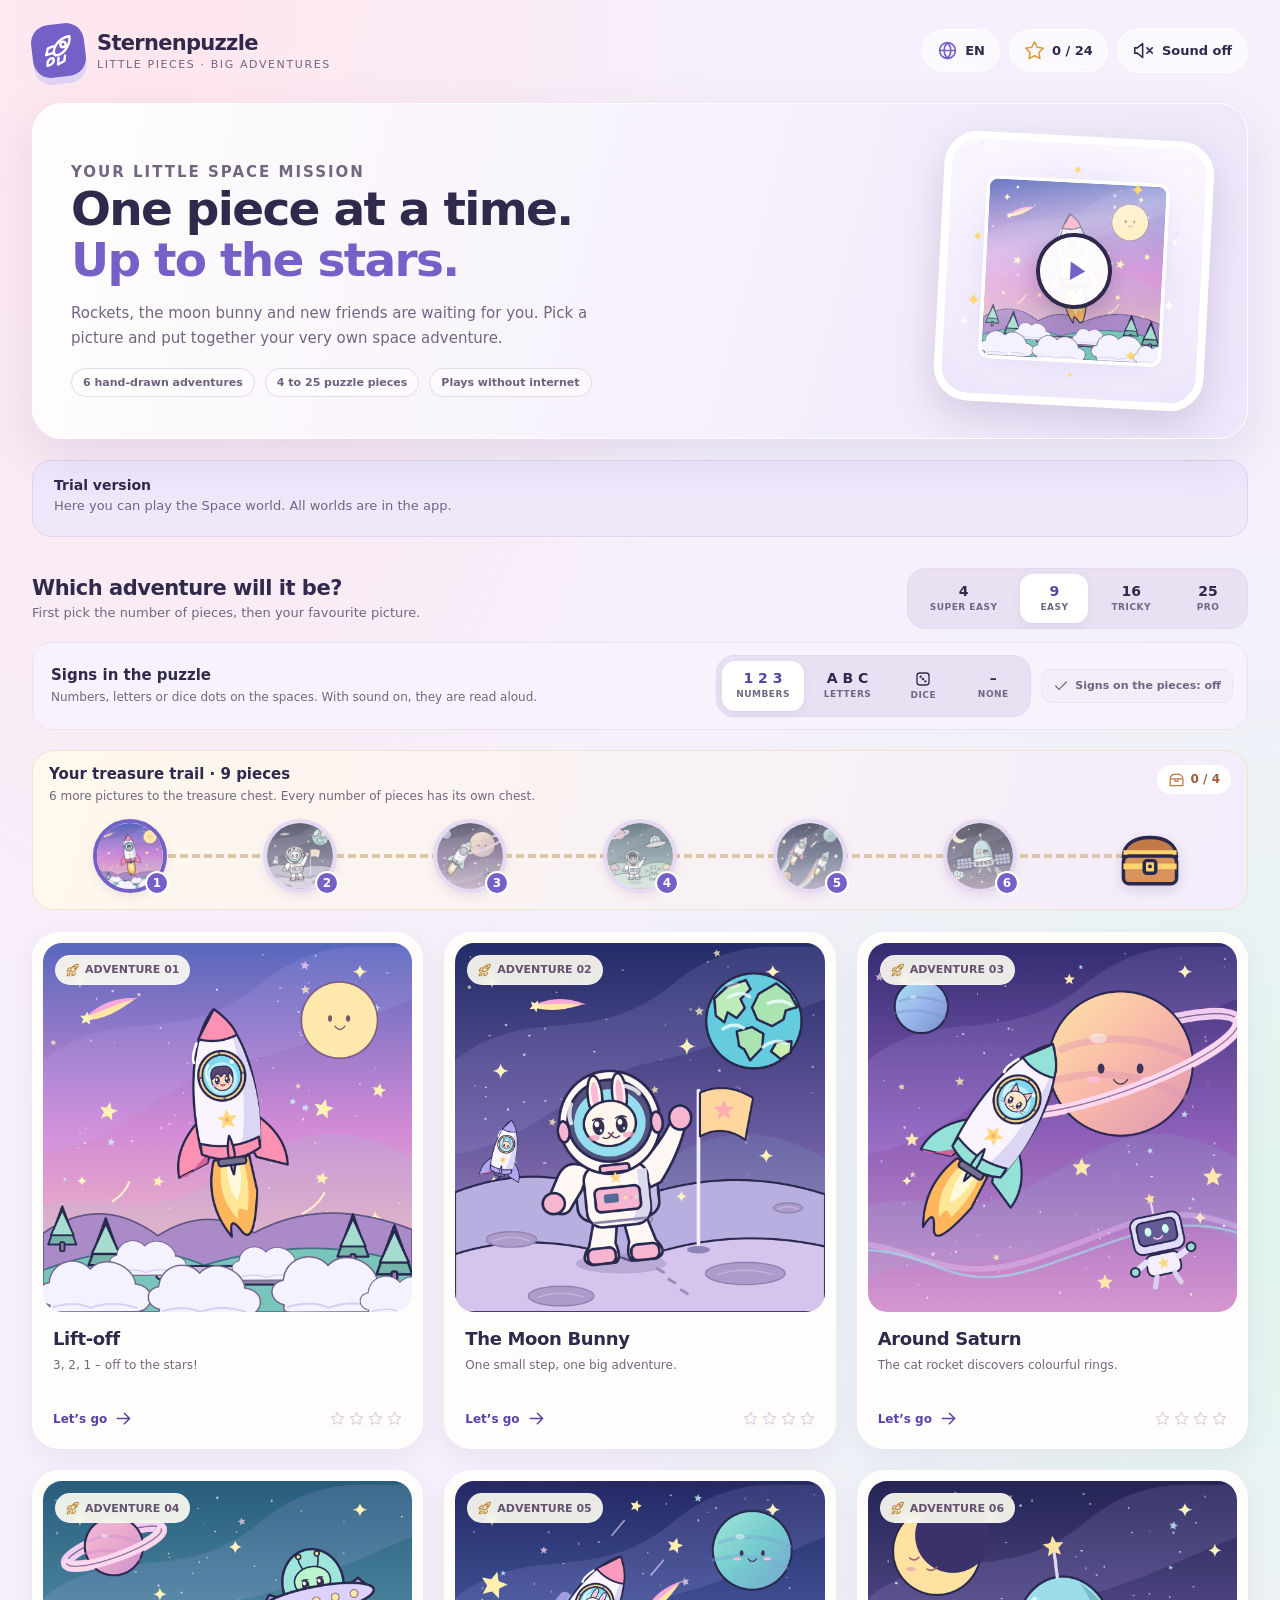
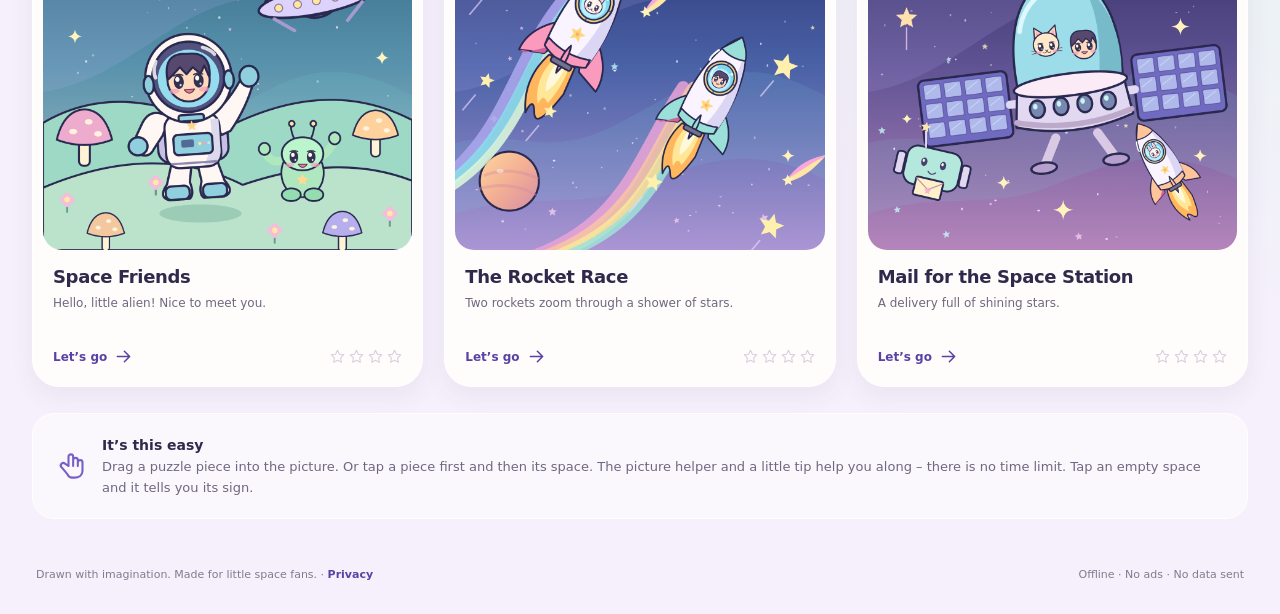
==== index.html @ 24caf9f5 "Probierversion des Sternenpuzzles (Welt Weltraum) und Datenschutz Co-Authored-By: Claude Opus 5.5 (1" ====
<!doctype html>
<html lang="de" data-demo>
<head>
<meta charset="utf-8">
<meta name="viewport" content="width=device-width, initial-scale=1, viewport-fit=cover">
<meta name="theme-color" content="#7560c8">
<meta name="description" content="Liebevoll gezeichnete Puzzles für Kinder: Weltraum, Dinos, Rettungs-Hunde, Eiszauber, Piraten und Superhelden. Zahlen und Buchstaben lernen, Schatzrouten entdecken, offline spielen, mit echten Puzzleteilen, Touch-Bedienung und vier Schwierigkeitsstufen.">
<meta name="mobile-web-app-capable" content="yes">
<meta name="apple-mobile-web-app-capable" content="yes">
<meta name="apple-mobile-web-app-title" content="Sternenpuzzle">
<meta name="apple-mobile-web-app-status-bar-style" content="default">
<meta name="format-detection" content="telephone=no">
<link rel="manifest" href="manifest.webmanifest">
<link rel="apple-touch-icon" href="icons/apple-touch-icon.png">
<link rel="icon" type="image/png" sizes="32x32" href="icons/favicon-32.png">
<title>Sternenpuzzle · Kleine Teile, große Abenteuer</title>
<!-- Gestaltung: eigenständige kinderfreundliche Chibi-/Kawaii-Weltraumillustrationen; pastelliges Lila, Mint und Rosa; alle sechs PNG-Motive eingebettet. Keine externen Ressourcen, keine Tracking-Aufrufe. -->
<link rel="stylesheet" href="style.css">
</head>
<body>
<svg class="sprite" xmlns="http://www.w3.org/2000/svg" aria-hidden="true"><defs>
<symbol id="i-rocket" viewBox="0 0 24 24"><path d="M9 15c-2-2-1-8 7-12 1.5-.8 4-1 5-1 0 1-.2 3.5-1 5-4 8-10 9-12 7Z"/><circle cx="15.5" cy="7.5" r="2"/><path d="m8 8-4 1-2 5 5-1m9 3-1 4-5 2 1-5M7 17c-3-1-5 2-5 5 3 0 6-2 5-5Z"/></symbol>
<symbol id="i-star" viewBox="0 0 24 24"><path d="m12 2 3.1 6.3L22 9.4l-5 4.9 1.2 6.9L12 18l-6.2 3.2L7 14.3 2 9.4l6.9-1.1Z"/></symbol>
<symbol id="i-arrow" viewBox="0 0 24 24"><path d="M5 12h14m-6-6 6 6-6 6"/></symbol>
<symbol id="i-back" viewBox="0 0 24 24"><path d="M19 12H5m6-6-6 6 6 6"/></symbol>
<symbol id="i-image" viewBox="0 0 24 24"><rect x="3" y="3" width="18" height="18" rx="4"/><circle cx="8" cy="8" r="1.5"/><path d="m3 17 6-6 4 4 3-3 5 5"/></symbol>
<symbol id="i-shuffle" viewBox="0 0 24 24"><path d="M3 6h3c5 0 7 12 12 12h3m-4-4 4 4-4 4M3 18h3c5 0 7-12 12-12h3m-4-4 4 4-4 4"/></symbol>
<symbol id="i-reset" viewBox="0 0 24 24"><path d="M4 8a9 9 0 1 1-1 7M4 3v6h6"/></symbol>
<symbol id="i-sound" viewBox="0 0 24 24"><path d="m11 4-6 5H2v6h3l6 5Z M15 8a6 6 0 0 1 0 8m3-11a10 10 0 0 1 0 14"/></symbol>
<symbol id="i-mute" viewBox="0 0 24 24"><path d="m11 4-6 5H2v6h3l6 5Z M16 9l6 6m0-6-6 6"/></symbol>
<symbol id="i-wand" viewBox="0 0 24 24"><path d="m4 20 12-12 4 4L8 24M14 2v4m-2-2h4M5 6v4M3 8h4M20 1v4m-2-2h4" transform="translate(0 -2)"/></symbol>
<symbol id="i-close" viewBox="0 0 24 24"><path d="m6 6 12 12M6 18 18 6"/></symbol><symbol id="i-lock" viewBox="0 0 24 24"><rect x="5" y="11" width="14" height="10" rx="2.5"/><path d="M8 11V8a4 4 0 0 1 8 0v3"/></symbol>
<symbol id="i-check" viewBox="0 0 24 24"><path d="m4 12 5 5L20 6"/></symbol>
<symbol id="i-hand" viewBox="0 0 24 24"><path d="M9 12V4a2 2 0 0 1 4 0v8-5a2 2 0 0 1 4 0v5-3a2 2 0 0 1 4 0v7c0 4-3 6-7 6h-2c-2 0-3-1-4-3l-5-6a2 2 0 0 1 3-3l3 2Z"/></symbol>
<symbol id="i-dino" viewBox="0 0 24 24"><path d="M2 16c2 0 3-4 7-4h5c1-3 1-6 3-7 1.2-.6 3 0 3 1.5 0 1-1 1.5-2 1.5-1 2-1 5-1.5 7.5.8 1 1.5 2.2 1.5 3.5H6c-2 0-3-1-4-2Z M7 18v3 M14 18v3"/></symbol>
<symbol id="i-paw" viewBox="0 0 24 24"><circle cx="5.5" cy="10" r="2"/><circle cx="9.5" cy="5.5" r="2"/><circle cx="14.5" cy="5.5" r="2"/><circle cx="18.5" cy="10" r="2"/><path d="M12 11c-3 0-6 4-6 7 0 2 2 3 3.5 2.5S11 20 12 20s1 .3 2.5.5S18 20 18 18c0-3-3-7-6-7Z"/></symbol>
<symbol id="i-dice" viewBox="0 0 24 24"><rect x="3" y="3" width="18" height="18" rx="4"/><circle cx="8.5" cy="8.5" r=".8"/><circle cx="12" cy="12" r=".8"/><circle cx="15.5" cy="15.5" r=".8"/></symbol>
<symbol id="i-snowflake" viewBox="0 0 24 24"><path d="M12 2v20M3.3 7l17.4 10M3.3 17 20.7 7M9 3.5l3 2.5 3-2.5M9 20.5l3-2.5 3 2.5M3.5 10.5l3.5-.8L6 6.3M20.5 13.5l-3.5.8 1 3.4M3.5 13.5l3.5.8-1 3.4M20.5 10.5l-3.5-.8 1-3.4"/></symbol>
<symbol id="i-anchor" viewBox="0 0 24 24"><circle cx="12" cy="5" r="2.2"/><path d="M12 7.2V21M8 11h8M4 13.5C4.5 18 8 21 12 21s7.5-3 8-7.5M2.5 15 4 13l2 1.6M21.5 15 20 13l-2 1.6"/></symbol>
<symbol id="i-bolt" viewBox="0 0 24 24"><path d="M13.5 2 4.5 13.5h6.5L9.5 22l10-12.5h-6.5Z"/></symbol>
<symbol id="i-chest" viewBox="0 0 24 24"><path d="M3 11h18v9.5H3Z M3 11c0-4 3-6.5 9-6.5s9 2.5 9 6.5M10 11v3.5h4V11"/></symbol>
<symbol id="i-globe" viewBox="0 0 24 24"><circle cx="12" cy="12" r="9"/><path d="M3 12h18M12 3c2.5 2.5 3.8 5.5 3.8 9s-1.3 6.5-3.8 9c-2.5-2.5-3.8-5.5-3.8-9S9.5 5.5 12 3Z"/></symbol>
<symbol id="i-play" viewBox="0 0 24 24"><path d="M8 5.5v13l10.5-6.5Z"/></symbol>
</defs></svg>
<noscript><div class="no-js">Zum Spielen wird JavaScript benötigt. Öffne diese HTML-Datei in einem normalen Browser und aktiviere JavaScript. Die App lädt keine Daten aus dem Internet.</div></noscript>
<div class="shell">
<header class="topbar">
<button class="brand" id="homeBtn" type="button" aria-label="Zur Motivauswahl" data-i18n-aria="homeAria"><span class="brand-mark"><svg class="icon" aria-hidden="true"><use href="#i-rocket"/></svg></span><span><span class="brand-name">Sternenpuzzle</span><span class="brand-note" data-i18n="brandNote">Kleine Teile · große Abenteuer</span></span></button>
<div class="top-actions"><label class="lang" title="Sprache" data-i18n-title="language"><svg class="icon" aria-hidden="true"><use href="#i-globe"/></svg><span id="langCode" aria-hidden="true">DE</span><select id="langSelect" aria-label="Sprache" data-i18n-aria="language"></select></label><span class="pill" title="Für jedes fertige Motiv pro Schwierigkeitsstufe gibt es einen Stern" data-i18n-title="starsPillTitle"><svg class="icon" aria-hidden="true"><use href="#i-star"/></svg><span id="starsCount">0 / 24</span><span class="sr-only" data-i18n="starsCollected">gesammelte Sterne</span></span><button class="sound" id="soundBtn" type="button" aria-pressed="false" aria-label="Ton einschalten"><svg class="icon" aria-hidden="true"><use id="soundUse" href="#i-mute"/></svg><span class="sound-label" id="soundLabel">Ton aus</span></button></div>
</header>
<main>
<section id="galleryPage" aria-labelledby="welcomeTitle">
<div class="themes" id="themes" role="group" aria-label="Welt auswählen" data-i18n-aria="themesAria"></div>
<div class="hero"><div><p class="eyebrow" id="heroEyebrow">Deine kleine Weltraummission</p><h1 id="welcomeTitle"><span data-i18n="welcomeLine">Ein Teil nach dem anderen.</span><br><em id="heroHighlight">Bis zu den Sternen.</em></h1><p id="heroText">Raketen, Mondhäschen und neue Freunde warten auf dich. Wähle ein Bild und setze dein eigenes Weltraumabenteuer zusammen.</p><div class="hero-mini"><span class="mini-tag" id="heroCount">36 gezeichnete Abenteuer</span><span class="mini-tag" data-i18n="tagPieces">4 bis 25 Puzzleteile</span><span class="mini-tag" data-i18n="tagOffline">Ohne Internet spielbar</span></div></div><div class="hero-media"><video class="hero-video" id="heroVideo" src="medien/start.mp4" poster="medien/start-poster.jpg" width="720" height="720" muted loop playsinline disablepictureinpicture disableremoteplayback preload="auto" aria-hidden="true" tabindex="-1"></video><button class="hero-play" id="heroPlay" type="button" aria-label="Video abspielen" data-i18n-aria="playVideo" hidden><svg class="icon" aria-hidden="true"><use href="#i-play"/></svg></button></div></div>
<div class="resume" id="resumeBox" hidden><p><strong data-i18n="resumeTitle">Dein Abenteuer wartet auf dich.</strong><span id="resumeText"></span></p><button class="text-btn" id="resumeBtn" type="button"><span data-i18n="resumeBtn">Weiterspielen</span> <svg class="icon" aria-hidden="true"><use href="#i-arrow"/></svg></button></div>
<div class="install-hint demo-note" id="demoNote" hidden><p><strong data-i18n="demoTitle">Probierversion</strong><span data-i18n="demoText">Hier kannst du die Welt Weltraum spielen. Alle Welten gibt es in der App.</span><span class="store-links"><a id="storePlay" hidden data-i18n="storePlay">Bei Google Play</a><a id="storeApple" hidden data-i18n="storeApple">Im App Store</a></span></p></div><div class="install-hint" id="installHint" hidden><p data-i18n-html="installHtml"><strong>Als App auf den Home-Bildschirm</strong>In Safari auf <span class="share-glyph" aria-label="Teilen">⬆︎</span> „Teilen“ tippen und „Zum Home-Bildschirm“ wählen. Danach startet das Puzzle im Vollbild und funktioniert auch ohne Internet.</p><button class="close" id="installHintClose" type="button" aria-label="Hinweis ausblenden" data-i18n-aria="installClose"><svg class="icon" aria-hidden="true"><use href="#i-close"/></svg></button></div>
<div class="section-title"><div><h2 data-i18n="chooseTitle">Welches Abenteuer darf es sein?</h2><p data-i18n="chooseText">Wähle zuerst die Teilezahl, dann dein Lieblingsbild.</p></div><div class="difficulty" role="group" aria-label="Anzahl der Puzzleteile" data-i18n-aria="levelsAria">
<button class="level" data-n="2" type="button" aria-pressed="false">4 <small data-i18n="level2">GANZ LEICHT</small></button><button class="level" data-n="3" type="button" aria-pressed="true">9 <small data-i18n="level3">LEICHT</small></button><button class="level" data-n="4" type="button" aria-pressed="false">16 <small data-i18n="level4">KNOBELN</small></button><button class="level" data-n="5" type="button" aria-pressed="false">25 <small data-i18n="level5">PROFI</small></button>
</div></div>
<div class="learn-row"><div class="learn-copy"><h3 data-i18n="learnTitle">Zeichen im Puzzle</h3><p data-i18n="learnText">Zahlen, Buchstaben oder Würfelpunkte auf den Plätzen. Mit Ton werden sie vorgelesen.</p></div><div class="learn-controls"><div class="difficulty modes" role="group" aria-label="Zeichen auf den Plätzen im Puzzle" data-i18n-aria="modesAria">
<button class="mode" data-mode="zahlen" type="button" aria-pressed="true">1 2 3 <small data-i18n="modeNumbers">ZAHLEN</small></button><button class="mode" data-mode="buchstaben" type="button" aria-pressed="false"><span id="lettersSample">A B C</span> <small data-i18n="modeLetters">BUCHSTABEN</small></button><button class="mode" data-mode="wuerfel" type="button" aria-pressed="false"><svg class="icon" aria-hidden="true"><use href="#i-dice"/></svg><small data-i18n="modeDice">WÜRFEL</small></button><button class="mode" data-mode="aus" type="button" aria-pressed="false">– <small data-i18n="modeOff">OHNE</small></button>
</div><button class="help-toggle" id="pieceLabelsBtn" type="button" aria-pressed="false"><svg class="icon" aria-hidden="true"><use href="#i-check"/></svg><span id="pieceLabelsText">Zeichen auf den Teilen: aus</span></button></div><p class="mode-note" id="modeNote" data-i18n="modeNote" hidden>Würfelpunkte gibt es bis 9 Teile. Bei mehr Teilen stehen Zahlen im Bild.</p></div>
<section class="route" id="route" aria-labelledby="routeTitle"><div class="route-head"><div><h3 id="routeTitle" data-i18n="routeHeading">Deine Schatzroute</h3><p id="routeText"></p></div><span class="route-chests" id="routeChests"></span></div><ol class="route-path" id="routePath"></ol></section>
<div class="gallery" id="gallery"></div>
<div class="howto"><svg class="icon" aria-hidden="true"><use href="#i-hand"/></svg><p data-i18n-html="howtoHtml"><strong>So einfach geht’s</strong>Zieh ein Puzzleteil in das Bild. Oder tippe zuerst auf ein Teil und dann auf seinen Platz. Die Bildhilfe und ein kleiner Tipp helfen dir weiter – ganz ohne Zeitlimit. Tippst du auf einen freien Platz, verrät er dir sein Zeichen.</p></div>
</section>
<section id="gamePage" aria-labelledby="gameTitle" hidden>
<div class="game-heading"><div class="game-title-group"><button class="back" id="backBtn" type="button" aria-label="Zurück zur Motivauswahl" data-i18n-aria="backAria"><svg class="icon" aria-hidden="true"><use href="#i-back"/></svg></button><div><h1 id="gameTitle">Raketenstart</h1><p class="game-subtitle" id="gameSubtitle">9 Teile · Du schaffst das!</p></div></div><div class="game-meta"><div class="meta-item"><strong id="timeStat">0:00</strong><span data-i18n="time">Zeit</span></div><div class="meta-item moves"><strong id="movesStat">0</strong><span data-i18n="moves">Züge</span></div></div></div>
<div class="game-layout">
<div class="board-panel"><div class="panel-top"><h2 data-i18n="boardTitle">Hier entsteht dein Bild</h2><button class="help-toggle" id="helpBtn" type="button" aria-pressed="true"><svg class="icon" aria-hidden="true"><use href="#i-image"/></svg><span id="helpLabel">Bildhilfe an</span></button></div>
<div class="board-wrap" id="board"><img class="reference" id="referenceImg" alt="" aria-hidden="true"><canvas class="board-canvas" id="boardCanvas" width="1200" height="1200" aria-hidden="true"></canvas><div class="slots" id="slots" role="group" aria-label="Plätze für die Puzzleteile" data-i18n-aria="slotsAria"></div></div>
<div class="progress-row"><div class="progress-track" id="progressTrack" role="progressbar" aria-label="Puzzle-Fortschritt" data-i18n-aria="progressAria" aria-valuemin="0" aria-valuemax="9" aria-valuenow="0"><div class="progress-bar" id="progressBar"></div></div><span class="progress-label" id="progressLabel">0 / 9 Teile</span></div>
<div class="board-tools"><button class="tool primary" id="hintBtn" type="button"><svg class="icon" aria-hidden="true"><use href="#i-wand"/></svg><span data-i18n="hint">Kleiner Tipp</span></button><button class="tool" id="previewBtn" type="button"><svg class="icon" aria-hidden="true"><use href="#i-image"/></svg><span data-i18n="preview">Bild anschauen</span></button><button class="tool" id="restartBtn" type="button"><svg class="icon" aria-hidden="true"><use href="#i-reset"/></svg><span data-i18n="restart">Neu starten</span></button></div>
</div>
<div class="tray-panel"><div class="panel-top"><h2 id="trayHeading">Deine Puzzleteile</h2><button class="text-btn" id="shuffleBtn" type="button"><svg class="icon" aria-hidden="true"><use href="#i-shuffle"/></svg><span data-i18n="shuffle">Mischen</span></button></div><p class="tray-intro" data-i18n-html="trayIntroHtml">Teil auswählen, dann den Platz im Bild antippen.<br>Oder einfach hineinziehen.</p><div class="tray" id="tray" role="group" aria-label="Noch freie Puzzleteile" data-i18n-aria="trayAria"></div><div class="status" role="status" aria-live="polite" aria-atomic="true"><svg class="icon" aria-hidden="true"><use href="#i-star"/></svg><span id="statusText">Wähle ein Teil. Dein Abenteuer beginnt!</span></div></div>
</div>
</section>
</main>
<footer class="footer"><span data-i18n-html="footerHtml">Mit Fantasie gezeichnet. Für kleine Weltraumfans gebaut. · <a href="datenschutz.html">Datenschutz</a></span><span id="storageNote" data-i18n="storageNote">Offline · Keine Werbung · Keine Datenübertragung</span></footer>
</div>
<dialog id="previewDialog" aria-labelledby="previewTitle"><div class="dialog-top"><h2 id="previewTitle" data-i18n="previewTitle">Dein fertiges Bild</h2><button class="close" id="closePreview" type="button" aria-label="Bildvorschau schließen" data-i18n-aria="closePreview"><svg class="icon" aria-hidden="true"><use href="#i-close"/></svg></button></div><img class="preview-img" id="previewImg" alt=""><p class="dialog-note" data-i18n="previewNote">Schau auf die Farben, die Ecken und die Formen. Beim Anschauen macht die Uhr Pause.</p><div class="dialog-actions"><button class="tool primary" id="continuePreview" type="button"><span data-i18n="continue">Weiterpuzzeln</span> <svg class="icon" aria-hidden="true"><use href="#i-arrow"/></svg></button></div></dialog>
<dialog id="restartDialog" aria-labelledby="restartTitle"><div class="dialog-top"><h2 id="restartTitle" data-i18n="restartTitle">Eine neue Runde?</h2><button class="close" id="closeRestart" type="button" aria-label="Abbrechen" data-i18n-aria="cancel"><svg class="icon" aria-hidden="true"><use href="#i-close"/></svg></button></div><p class="dialog-note" data-i18n="restartNote">Dieses Puzzle wird neu gemischt. Die bereits eingesetzten Teile dieser Runde werden zurückgelegt. Deine gesammelten Sterne bleiben erhalten.</p><div class="dialog-actions"><button class="tool" id="cancelRestart" type="button" data-i18n="continue">Weiterpuzzeln</button><button class="tool primary" id="confirmRestart" type="button" data-i18n="confirmRestart">Ja, neu starten</button></div></dialog>
<dialog id="winDialog" aria-labelledby="winTitle"><div class="dialog-top"><span></span><button class="close" id="closeWin" type="button" aria-label="Fertiges Puzzle anschauen" data-i18n-aria="closeWin"><svg class="icon" aria-hidden="true"><use href="#i-close"/></svg></button></div><div class="celebration"><div class="win-star"><svg class="icon" aria-hidden="true"><use href="#i-star"/></svg></div><p class="eyebrow" data-i18n="winEyebrow">Mission geschafft</p><h2 id="winTitle">Sternenstark!</h2><p id="winText">Dein Weltraumabenteuer ist komplett.</p><div class="win-stats"><div class="win-stat"><strong id="winPieces">9</strong><span data-i18n="winPieces">Puzzleteile</span></div><div class="win-stat"><strong id="winTime">0:00</strong><span data-i18n="winTime">Spielzeit</span></div></div><div class="award" id="winAward">Ein neuer Stern für deine Sammlung!</div></div><div class="dialog-actions"><button class="tool" id="winHome" type="button" data-i18n="winHome">Alle Abenteuer</button><button class="tool primary" id="nextPuzzle" type="button"><span data-i18n="nextPuzzle">Nächstes Abenteuer</span> <svg class="icon" aria-hidden="true"><use href="#i-arrow"/></svg></button></div></dialog>
<dialog id="unlockDialog" aria-labelledby="unlockTitle"><div class="dialog-top"><h2 id="unlockTitle" data-i18n="unlockTitle">Alle Welten freischalten</h2><button class="close" id="closeUnlock" type="button" aria-label="Abbrechen" data-i18n-aria="cancel"><svg class="icon" aria-hidden="true"><use href="#i-close"/></svg></button></div><div id="unlockGate"><p class="dialog-note" data-i18n="gateNote">Für Eltern: Bitte löse die Aufgabe, um weiterzumachen.</p><label class="gate"><span id="gateQuestion"></span><input id="gateAnswer" type="text" inputmode="numeric" autocomplete="off" maxlength="3"></label><p class="gate-error" id="gateError" role="alert" hidden data-i18n="gateWrong">Das stimmt leider nicht. Neue Aufgabe:</p><div class="dialog-actions"><button class="tool" id="cancelUnlock" type="button" data-i18n="cancel">Abbrechen</button><button class="tool primary" id="gateOk" type="button" data-i18n="gateContinue">Weiter</button></div></div><div id="unlockShop" hidden><p class="dialog-note" id="unlockNote"></p><p class="unlock-status" id="unlockStatus" role="status"></p><div class="dialog-actions"><button class="tool" id="restoreBtn" type="button" data-i18n="restore">Käufe wiederherstellen</button><button class="tool primary" id="buyBtn" type="button"></button></div></div></dialog>
<div class="confetti-container" id="confetti" aria-hidden="true"></div>
<script>const THEMES = [{"id":"weltraum","title":"Weltraum","eyebrow":"Deine kleine Weltraummission","highlight":"Bis zu den Sternen.","text":"Raketen, Mondhäschen und neue Freunde warten auf dich. Wähle ein Bild und setze dein eigenes Weltraumabenteuer zusammen.","hero":"01_raketenstart","icon":"rocket"}];
const ASSETS = [{"theme":"weltraum","id":"01_raketenstart","title":"Raketenstart","description":"3, 2, 1 – ab zu den Sternen!","alt":"Eine rosafarbene Rakete mit lächelndem Kind startet über einer bunten Landschaft mit Wolken und Sternen.","src":"bilder/01_raketenstart.png"},{"theme":"weltraum","id":"02_mondhaeschen","title":"Das Mondhäschen","description":"Ein kleiner Schritt, ein großes Abenteuer.","alt":"Ein Häschen im Raumanzug winkt auf dem Mond. Daneben steht eine Sternenflagge, am Himmel leuchtet die Erde.","src":"bilder/02_mondhaeschen.png"},{"theme":"weltraum","id":"03_ringplanet","title":"Rund um Saturn","description":"Die Katzenrakete entdeckt bunte Ringe.","alt":"Eine mintfarbene Katzenrakete fliegt vor einem großen pastellfarbenen Ringplaneten und einem kleinen Roboter.","src":"bilder/03_ringplanet.png"},{"theme":"weltraum","id":"04_weltraumfreunde","title":"Weltraumfreunde","description":"Hallo, kleiner Alien! Schön, dich zu treffen.","alt":"Ein Kind im Raumanzug und ein freundlicher grüner Alien treffen sich zwischen bunten Pilzen. Über ihnen schwebt ein UFO.","src":"bilder/04_weltraumfreunde.png"},{"theme":"weltraum","id":"05_raketenrennen","title":"Das Raketenrennen","description":"Zwei Raketen sausen durch den Sternenregen.","alt":"Eine rosa und eine mintfarbene Rakete fliegen mit bunten Regenbogenspuren durch einen Himmel voller Sterne.","src":"bilder/05_raketenrennen.png"},{"theme":"weltraum","id":"06_sternenpost","title":"Post für die Raumstation","description":"Eine Lieferung voller leuchtender Sterne.","alt":"Eine gemütliche Raumstation mit Katzenpilot und Kind empfängt eine kleine Rakete. Ein Halbmond und ein Postroboter begleiten sie.","src":"bilder/06_sternenpost.png"}];</script>
<script src="sprachen.js"></script>
<script src="app.js"></script>
</body>
</html>
---- style.css ----
:root{--ink:#30294c;--muted:#706780;--purple:#7560c8;--purple-dark:#5942a6;--pink:#f59abc;--mint:#aae3d2;--paper:#fffdfb;--line:#e7dff0;--shadow:0 18px 50px #594a8420;--radius:25px;color-scheme:light;font-family:ui-rounded,"Trebuchet MS",system-ui,-apple-system,"Segoe UI",sans-serif;color:var(--ink)}
*{box-sizing:border-box}body{margin:0;min-height:100vh;background:radial-gradient(ellipse at 12% 0%,#ffe6ee 0,transparent 38%),radial-gradient(ellipse at 100% 55%,#e1f5ee 0,transparent 40%),#f5f0fb}button{font:inherit;color:inherit;cursor:pointer;-webkit-tap-highlight-color:transparent}button:disabled{cursor:default}button,a{touch-action:manipulation}button:focus-visible,a:focus-visible{outline:3px solid #bd72a3;outline-offset:4px}button{border:0}img,canvas{display:block}svg.icon{width:21px;height:21px;flex-shrink:0;fill:none;stroke:currentColor;stroke-width:1.8;stroke-linecap:round;stroke-linejoin:round}button svg{pointer-events:none}[hidden]{display:none!important}.sprite{position:absolute;width:0;height:0;overflow:hidden}.shell{max-width:1320px;margin:auto;padding:24px 32px 0}.topbar{display:flex;align-items:center;justify-content:space-between;gap:14px;padding-bottom:26px}.brand{display:flex;gap:12px;align-items:center;text-align:left;padding:0;background:none}.brand-mark{width:53px;height:53px;display:grid;place-items:center;border-radius:18px;background:var(--purple);color:#fff;box-shadow:0 7px 0 #ded3f3;transform:rotate(-7deg)}.brand-mark svg{width:32px;height:32px}.brand-name{display:block;font-weight:900;font-size:21px;letter-spacing:-.7px}.brand-note{display:block;color:var(--muted);font-size:11px;letter-spacing:1.6px;margin-top:3px;text-transform:uppercase}.top-actions{display:flex;gap:9px;align-items:center}.pill{display:flex;align-items:center;gap:7px;background:#fff9;border:1px solid #fff;padding:10px 14px;border-radius:999px;font-size:13px;font-weight:800}.pill .icon{color:#d79b3f}.sound{display:flex;align-items:center;gap:8px;background:#fff9;border:1px solid #fff;border-radius:999px;padding:11px 15px;font-size:13px;font-weight:800}.sound[aria-pressed=true]{background:#e5def7;color:var(--purple-dark)}.hero{position:relative;display:grid;grid-template-columns:1fr auto;align-items:center;gap:30px;padding:32px 38px;background:linear-gradient(105deg,#fffdfc,#eee7fb);border:1px solid #fff;border-radius:30px;box-shadow:var(--shadow);overflow:hidden}.eyebrow{margin:0 0 10px;text-transform:uppercase;letter-spacing:2px;color:var(--purple);font-weight:900;font-size:11px}.hero h1{font-size:clamp(30px,4vw,47px);letter-spacing:-1.7px;margin:0;line-height:1.08;max-width:650px}.hero h1 em{font-style:normal;color:var(--purple)}.hero p{font-size:15px;line-height:1.65;max-width:550px;margin:15px 0 0;color:var(--muted)}.hero-mini{display:flex;gap:10px;margin-top:18px;flex-wrap:wrap}.mini-tag{font-size:11px;border:1px solid #e3d9ed;border-radius:999px;padding:7px 11px;background:#fff8;color:#706080;font-weight:800}.section-title{display:flex;justify-content:space-between;align-items:center;gap:16px;margin:31px 0 17px}.section-title h2{margin:0;font-size:21px;letter-spacing:-.5px}.section-title p{font-size:13px;color:var(--muted);margin:5px 0 0}.difficulty{display:flex;gap:6px;background:#e9e0f3;border:1px solid #e4d9ef;padding:5px;border-radius:18px}.level{padding:10px 17px;border-radius:13px;font-weight:900;font-size:14px;background:none;min-width:68px;line-height:1.1}.level small{display:block;font-size:9px;letter-spacing:.5px;margin-top:4px;font-weight:600;color:var(--muted)}.level[aria-pressed=true]{background:#fff;color:var(--purple-dark);box-shadow:0 3px 8px #55417215}.gallery{display:grid;grid-template-columns:repeat(3,minmax(0,1fr));gap:21px}.motif{padding:10px 10px 0;background:var(--paper);border:1px solid #fff;border-radius:27px;box-shadow:0 9px 25px #5d437912;text-align:left;overflow:hidden;transition:transform .18s,box-shadow .18s}.motif:hover{transform:translateY(-5px);box-shadow:0 16px 35px #5d437927}.motif-image{position:relative;border-radius:19px;overflow:hidden;aspect-ratio:1/1}.motif-image img{width:100%;height:100%;object-fit:cover;transition:transform .3s}.motif:hover .motif-image img{transform:scale(1.03)}.motif-badge{position:absolute;left:12px;top:12px;border:1px solid #fff5;background:#fffef3e6;backdrop-filter:blur(5px);color:#645070;display:flex;gap:5px;align-items:center;font-size:11px;font-weight:900;border-radius:999px;padding:7px 10px}.motif-badge svg{width:14px;height:14px;color:#be852c}.motif-copy{padding:16px 10px 19px}.motif-copy h3{font-size:18px;letter-spacing:-.35px;margin:0}.motif-copy p{margin:7px 0 16px;color:var(--muted);font-size:12px;line-height:1.5;min-height:36px}.motif-foot{display:flex;align-items:center;justify-content:space-between;gap:10px}.motif-action{display:flex;gap:6px;align-items:center;color:var(--purple-dark);font-size:12px;font-weight:900}.star-row{display:flex;gap:4px}.star-row svg{width:15px;height:15px;color:#d9cfdf}.star-row svg.earned{color:#d4a24a;fill:#ffe8a8}.resume{display:flex;justify-content:space-between;align-items:center;gap:15px;margin-top:21px;padding:14px 21px;background:#e5f3ed;border:1px solid #cfe5db;border-radius:19px}.resume p{margin:0;font-size:13px;line-height:1.5}.resume strong{display:block;font-size:14px}.text-btn{padding:8px 5px;display:inline-flex;gap:7px;align-items:center;background:none;font-size:13px;font-weight:800;color:var(--purple-dark)}.howto{display:flex;gap:16px;align-items:center;margin:26px 0;padding:20px 25px;background:#fff8;border:1px solid #fff;border-radius:22px}.howto .icon{width:28px;height:28px;color:var(--purple)}.howto p{font-size:13px;line-height:1.6;margin:0;color:var(--muted)}.howto strong{display:block;color:var(--ink);font-size:14px}.footer{padding:22px 4px 30px;color:#837a90;display:flex;justify-content:space-between;gap:15px;font-size:11px;line-height:1.5}.footer a{color:var(--purple-dark);font-weight:800;text-decoration:none}.game-heading{display:flex;align-items:center;justify-content:space-between;gap:16px;margin-bottom:19px}.game-title-group{display:flex;align-items:center;gap:13px}.back{display:grid;place-items:center;background:#fffa;border:1px solid #fff;width:43px;height:43px;border-radius:15px}.game-heading h1{font-size:25px;letter-spacing:-.7px;line-height:1.1;margin:0}.game-subtitle{font-size:12px;color:var(--muted);margin:6px 0 0}.game-meta{display:flex;gap:10px}.meta-item{background:#fff9;border:1px solid #fff;border-radius:15px;padding:10px 16px;text-align:center;min-width:79px}.meta-item strong{display:block;font-size:18px;font-variant-numeric:tabular-nums}.meta-item span{font-size:9px;color:var(--muted);text-transform:uppercase;letter-spacing:1px}.game-layout{display:grid;grid-template-columns:minmax(0,1.14fr) minmax(300px,.86fr);gap:23px;align-items:start}.board-panel,.tray-panel{background:var(--paper);border:1px solid #fff;border-radius:27px;box-shadow:var(--shadow);padding:20px}.panel-top{display:flex;align-items:center;justify-content:space-between;gap:10px;margin-bottom:15px}.panel-top h2{font-size:15px;margin:0;letter-spacing:-.2px}.help-toggle{display:flex;align-items:center;gap:6px;padding:8px 11px;border-radius:10px;background:#f3edf9;color:#706485;font-size:11px;font-weight:900;border:1px solid #ece3f4}.help-toggle[aria-pressed=true]{background:#e3f3ec;color:#4f776b;border-color:#d2e8dd}.help-toggle svg{width:16px;height:16px}.board-wrap{position:relative;aspect-ratio:1/1;width:100%;background:#e5dcee;overflow:hidden;border-radius:17px;border:2px solid #dad0e6;isolation:isolate;box-shadow:inset 0 0 25px #79709020}.board-wrap .reference{position:absolute;inset:0;opacity:0;transition:opacity .2s;width:100%;height:100%;object-fit:cover;pointer-events:none}.board-wrap.show-help .reference{opacity:.29}.board-wrap.complete .reference{opacity:1}.board-canvas{position:absolute;inset:0;width:100%;height:100%;pointer-events:none;z-index:2}.slots{position:absolute;inset:0;display:grid;grid-template-columns:repeat(var(--n),1fr);grid-template-rows:repeat(var(--n),1fr);z-index:3}.slot{border:1px dashed #ffffff80;background:none;padding:0;position:relative;display:grid;place-items:center;transition:background .12s;min-width:0;min-height:0}.slot-label{font-size:clamp(11px,2.4vw,18px);font-weight:900;background:#fff9;color:#8e7ba6;width:30px;height:30px;border-radius:50%;display:grid;place-items:center;pointer-events:none}.slot.placed{border-color:transparent}.slot.placed .slot-label{display:none}.slot:not(:disabled):hover{background:#fff3}.slots.has-selection .slot:not(:disabled){cursor:crosshair}.slot.drop-hover{background:#fbecd978!important;box-shadow:inset 0 0 0 4px #ffde92}.slot.hint{background:#fbe8a899!important;box-shadow:inset 0 0 0 4px #e3b746;animation:hint-pulse .65s ease-in-out infinite alternate}.board-wrap.complete{border-color:#a0cfbc}.board-wrap.complete .slots{display:none}.progress-row{display:flex;gap:12px;align-items:center;margin-top:18px}.progress-track{height:10px;flex:1;border-radius:999px;background:#ece4f2;overflow:hidden}.progress-bar{height:100%;width:0;background:linear-gradient(90deg,#b9a7e9,#82ceb8);border-radius:999px;transition:width .3s}.progress-label{font-size:12px;min-width:68px;font-weight:900;color:#77658d;font-variant-numeric:tabular-nums;text-align:right}.board-tools{display:flex;flex-wrap:wrap;gap:8px;margin-top:16px}.tool{display:flex;align-items:center;justify-content:center;gap:6px;border:1px solid #e7deef;border-radius:13px;background:#f9f5fc;padding:11px 13px;font-size:12px;font-weight:800}.tool svg{width:17px;height:17px}.tool.primary{background:var(--purple);border-color:var(--purple);color:#fff}.tool.primary:hover{background:var(--purple-dark)}.tool:not(.primary):hover{background:#eee6f6}.tool:disabled{opacity:.4}.tray-intro{color:var(--muted);font-size:12px;line-height:1.6;margin:-5px 0 14px}.tray{display:grid;grid-template-columns:repeat(3,minmax(0,1fr));gap:10px;align-content:start;max-height:620px;overflow-y:auto;overscroll-behavior:contain;padding:6px 6px 12px;scrollbar-width:thin;scrollbar-color:#b9aad3 transparent}.piece{position:relative;padding:0;aspect-ratio:1;background:linear-gradient(150deg,#f3edf8,#ede6f4);border:2px solid #e7ddef;border-radius:19px;min-width:0;touch-action:none;user-select:none;cursor:grab;transition:background .15s,border .15s,transform .15s;display:grid;place-items:center}.piece canvas{width:100%;height:100%;filter:drop-shadow(0 3px 3px #4b36663c);pointer-events:none;user-select:none}.piece:hover{background:#e8def6;border-color:#c7b6e3;transform:translateY(-2px)}.piece.selected{background:#fcebcf;border-color:#e1b662;box-shadow:0 0 0 3px #f6e0b277}.piece.drag-origin{opacity:.4;cursor:grabbing}.piece.wrong{animation:shake .32s}.status{display:flex;align-items:center;gap:10px;padding:14px 16px;margin-top:15px;background:#f1ebf8;border-radius:15px;color:#79658b;font-size:12px;line-height:1.5;min-height:60px}.status .icon{color:#a080bb;flex-shrink:0}.tray-empty{grid-column:1/-1;text-align:center;padding:37px 12px}.tray-empty svg{width:46px;height:46px;margin:auto;color:#cc9d48;fill:#ffedbf}.tray-empty h3{font-size:21px;margin:14px 0 8px}.tray-empty p{font-size:13px;color:var(--muted);line-height:1.5}.drag-ghost{position:fixed;pointer-events:none;z-index:120;filter:drop-shadow(0 10px 10px #38265f55);will-change:transform;opacity:.98}.drag-ghost canvas{width:100%;height:100%}dialog{border:0;border-radius:29px;padding:27px;background:var(--paper);color:var(--ink);max-width:min(550px,calc(100vw - 30px));width:100%;box-shadow:0 25px 90px #22133344}dialog::backdrop{background:#27213b9c;backdrop-filter:blur(7px)}.dialog-top{display:flex;justify-content:space-between;align-items:center;gap:12px;margin-bottom:17px}.dialog-top h2{font-size:21px;letter-spacing:-.5px;margin:0}.close{display:grid;place-items:center;border:1px solid #e9e0ef;background:#f4eef9;border-radius:50%;width:35px;height:35px}.preview-img{width:100%;border-radius:18px}.dialog-note{font-size:12px;line-height:1.6;color:var(--muted);margin:14px 0 0}.dialog-actions{display:flex;gap:9px;margin-top:22px;flex-wrap:wrap}.dialog-actions button{flex:1}.celebration{text-align:center;padding-top:4px}.win-star{width:84px;height:84px;display:grid;place-items:center;background:#fff0c8;border-radius:27px;margin:0 auto 18px;transform:rotate(-8deg)}.win-star .icon{width:50px;height:50px;color:#bc8b37;fill:#ffda85}.celebration h2{font-size:33px;letter-spacing:-1px;margin:0}.celebration>p{font-size:14px;line-height:1.7;color:var(--muted)}.win-stats{display:flex;justify-content:center;gap:32px;margin:22px 0}.win-stat strong{display:block;font-size:23px;color:var(--purple-dark)}.win-stat span{font-size:11px;color:var(--muted)}.award{font-size:12px;background:#e9f5ee;color:#527a66;border-radius:12px;padding:12px}.confetti-container{position:fixed;inset:0;pointer-events:none;z-index:200;overflow:hidden}.confetti{position:absolute;top:-30px;width:9px;height:16px;border-radius:3px;animation:fall var(--dur) var(--delay) cubic-bezier(.22,.61,.36,1) forwards}.sr-only{position:absolute;width:1px;height:1px;overflow:hidden;clip:rect(0,0,0,0);white-space:nowrap}.no-js{background:#fff0d0;border:2px solid #e6bd6d;padding:20px;margin:20px;border-radius:18px;font:16px system-ui}.fallback{font-size:13px;background:#ffead2;padding:12px;border-radius:12px;margin:12px 0}
@keyframes shake{0%,100%{transform:translateX(0)}25%{transform:translateX(-6px)}75%{transform:translateX(6px)}}@keyframes hint-pulse{from{opacity:1}to{opacity:.7}}@keyframes fall{to{transform:translate3d(var(--dx),110vh,0) rotate(var(--turn));opacity:0}}
@media(min-width:1100px){.game-layout{grid-template-columns:minmax(0,1.14fr) minmax(340px,.86fr)}.tray[data-count="16"],.tray[data-count="25"]{grid-template-columns:repeat(4,minmax(0,1fr))}.tray[data-count="4"]{grid-template-columns:repeat(2,minmax(0,1fr))}}
@media(max-width:1000px){.shell{padding:20px 22px 0}.hero{padding:28px}.gallery{gap:16px}.game-layout{gap:16px;grid-template-columns:minmax(0,1.1fr) minmax(260px,.9fr)}.board-panel,.tray-panel{padding:15px}.tray{gap:7px;padding:4px}.tool{padding:10px;font-size:11px}.game-heading h1{font-size:22px}.slot-label{width:24px;height:24px}}
@media(max-width:750px){.gallery{grid-template-columns:repeat(2,minmax(0,1fr))}.hero{gap:14px}.hero h1{font-size:32px}.section-title{align-items:flex-start;flex-direction:column}.difficulty{align-self:stretch;justify-content:space-between}.level{flex:1}.game-layout{grid-template-columns:1fr}.board-panel{max-width:570px;width:100%;margin:auto}.tray-panel{width:100%;max-width:570px;margin:auto}.tray,.tray[data-count="4"],.tray[data-count="9"]{grid-template-columns:repeat(4,minmax(0,1fr));max-height:440px}.game-heading{max-width:570px;margin:0 auto 18px;align-items:flex-start}.game-meta{gap:5px}.meta-item{padding:8px 10px;min-width:61px}.meta-item strong{font-size:16px}.meta-item span{font-size:8px}.game-heading h1{font-size:20px}.game-subtitle{font-size:11px}.game-title-group{gap:9px}.back{width:35px;height:35px;flex-shrink:0}.howto{padding:17px}.footer{flex-direction:column;gap:7px}.topbar{padding-bottom:22px}.tool{font-size:12px}.slot-label{width:26px;height:26px}.motif-copy p{min-height:36px}.brand-name{font-size:19px}}
@media(max-width:450px){.shell{padding:15px 12px 0}.brand-mark{width:44px;height:44px;border-radius:14px}.brand-name{font-size:17px}.brand-note{font-size:9px;letter-spacing:1px}.brand{gap:10px}.sound{padding:10px}.sound-label{display:none}.pill{padding:9px 11px;font-size:12px}.top-actions{gap:6px}.hero{padding:23px;display:block}.hero h1{font-size:34px}.hero p{font-size:13px}.hero-mini{gap:6px}.mini-tag{padding:6px 8px;font-size:10px}.gallery{gap:12px}.motif{border-radius:21px;padding:7px 7px 0}.motif-image{border-radius:15px}.motif-copy{padding:12px 5px 14px}.motif-copy h3{font-size:15px}.motif-copy p{font-size:11px;margin-bottom:10px;min-height:50px}.motif-badge{font-size:9px;padding:5px 7px;left:7px;top:7px}.motif-foot{align-items:flex-start;flex-direction:column-reverse;gap:8px}.motif-action{font-size:11px}.level{padding:10px 12px;min-width:0}.resume{padding:12px 15px}.resume p{font-size:11px}.resume strong{font-size:12px}.tray{gap:6px}.piece{border-radius:13px}.game-meta .meta-item.moves{display:none}.game-heading h1{font-size:18px}.tray-panel,.board-panel{padding:13px;border-radius:23px}.panel-top h2{font-size:14px}.dialog-actions{flex-direction:column}.howto p{font-size:12px}.slot-label{width:22px;height:22px;font-size:11px}}
@media(prefers-reduced-motion:reduce){*,*::before,*::after{animation:none!important;transition:none!important;scroll-behavior:auto!important}.motif:hover,.piece:hover{transform:none}.confetti-container{display:none}}
@media(print){.topbar,.hero,.section-title,.howto,.footer,.game-heading,.tray-panel,.board-tools,.progress-row,.panel-top,dialog{display:none!important}.gallery{grid-template-columns:repeat(2,1fr)}.motif{break-inside:avoid;box-shadow:none}.game-layout{display:block}.board-panel{box-shadow:none;max-width:680px}.board-wrap .reference{opacity:1!important}.slots{display:none}}

@media(max-width:750px){.tray[data-count="4"]{grid-template-columns:repeat(2,minmax(0,1fr));max-height:none}.tray[data-count="9"]{grid-template-columns:repeat(3,minmax(0,1fr))}}
/* iPhone/iPad web app: safe areas (notch, home indicator), no long-press menus, no double-tap zoom */
html{touch-action:manipulation;-webkit-text-size-adjust:100%;text-size-adjust:100%}body{padding:env(safe-area-inset-top) env(safe-area-inset-right) env(safe-area-inset-bottom) env(safe-area-inset-left);-webkit-touch-callout:none;-webkit-user-select:none;user-select:none}html.standalone,html.standalone body{overscroll-behavior:none}
.install-hint{display:flex;justify-content:space-between;align-items:center;gap:15px;margin-top:21px;padding:14px 16px 14px 21px;background:#efe8fb;border:1px solid #e0d4f3;border-radius:19px}.install-hint p{margin:0;font-size:13px;line-height:1.5;color:var(--muted)}.install-hint strong{display:block;font-size:14px;color:var(--ink)}.install-hint .close{flex-shrink:0}.share-glyph{display:inline-block;font-weight:900;color:var(--purple-dark)}
@media(hover:none){.motif:hover,.piece:hover{transform:none}.motif:hover .motif-image img{transform:none}.piece:hover{background:linear-gradient(150deg,#f3edf8,#ede6f4);border-color:#e7ddef}.piece.selected:hover{background:#fcebcf;border-color:#e1b662}}
@media(orientation:landscape) and (min-width:751px) and (min-height:600px) and (max-height:1000px){.board-wrap{width:min(100%,max(320px,calc(100dvh - 285px)));margin:0 auto}}
/* Theme (world) picker */
.themes{display:grid;grid-template-columns:repeat(3,minmax(0,1fr));gap:12px;margin:0 0 21px}.theme{display:flex;align-items:center;gap:13px;padding:10px 14px 10px 10px;text-align:left;background:#fff8;border:2px solid #fff;border-radius:24px;box-shadow:0 6px 18px #5d437910;transition:transform .15s,box-shadow .15s,border-color .15s}.theme img{width:64px;height:64px;border-radius:50%;object-fit:cover;border:4px solid #fff;box-shadow:0 4px 12px #7d639530;flex-shrink:0}.theme-name{display:flex;align-items:center;gap:6px;font-weight:900;font-size:17px;letter-spacing:-.3px}.theme-name .icon{color:var(--purple)}.theme-stars{display:flex;align-items:center;gap:5px;margin-top:5px;font-size:12px;font-weight:800;color:var(--muted)}.theme-stars .icon{width:15px;height:15px;color:#d4a24a;fill:#ffe8a8}.theme[aria-pressed=true]{background:#fff;border-color:var(--purple);box-shadow:0 10px 26px #5d437926}.theme:not([aria-pressed=true]):hover{transform:translateY(-3px)}.theme.locked img{filter:grayscale(.55);opacity:.75}.theme.locked .theme-stars .icon{color:var(--muted);fill:none}.demo-note .store-links{display:flex;gap:14px;margin-top:6px}.demo-note a{color:var(--purple-dark);font-weight:800}.gate{display:flex;align-items:center;gap:12px;margin-top:16px;font-size:20px;font-weight:900}.gate input{width:90px;font:inherit;padding:8px 12px;border:2px solid #e3d9ed;border-radius:12px;background:#fff;color:var(--ink)}.gate-error{margin:10px 0 0;font-size:12px;color:#a2475f}.unlock-status{min-height:1.4em;margin:12px 0 0;font-size:13px;font-weight:800;color:var(--purple-dark)}
@media(max-width:750px){.themes{gap:8px}.theme{flex-direction:column;text-align:center;gap:7px;padding:10px 6px 12px}.theme img{width:58px;height:58px}.theme-name{justify-content:center;font-size:14px}.theme-stars{justify-content:center;margin-top:3px}}
@media(max-width:450px){.themes{gap:6px;margin-bottom:16px}.theme{border-radius:19px;padding:8px 4px 10px}.theme img{width:52px;height:52px;border-width:3px}.theme-name{font-size:12px;gap:4px}.theme-name .icon{display:none}.theme-stars{font-size:11px}}
@media(hover:none){.theme:not([aria-pressed=true]):hover{transform:none}}
.pill{white-space:nowrap}
/* Start-page video (medien/start.mp4) */
.hero-media{position:relative;width:270px;height:270px;border-radius:34px;border:8px solid #fff;background:#efe7fa;box-shadow:0 14px 40px #7d639540;overflow:hidden;transform:rotate(3deg)}.hero-video{display:block;width:100%;height:100%;object-fit:cover;pointer-events:none}.hero-play{position:absolute;left:50%;top:50%;width:76px;height:76px;margin:-38px 0 0 -38px;display:grid;place-items:center;border-radius:50%;background:#fffffff0;color:var(--purple);border:4px solid var(--ink);box-shadow:0 8px 22px #29284f40}.hero-play .icon{width:34px;height:34px;fill:currentColor;stroke:none;margin-left:4px}
@media(max-width:1000px){.hero-media{width:220px;height:220px}}
@media(max-width:750px){.hero{display:flex;flex-direction:column;align-items:stretch;gap:18px}.hero-media{order:-1;align-self:center;width:min(100%,280px);height:auto;aspect-ratio:1;border-radius:28px;transform:rotate(-2deg)}}
/* Learning labels: numbers, letters or dice dots on the board places and, if wanted, on the pieces. */
.learn-row{display:grid;grid-template-columns:1fr auto;align-items:center;gap:10px 16px;margin:-4px 0 20px;padding:12px 14px 12px 18px;background:#f7f2fc;border:1px solid #ece3f4;border-radius:20px}
.learn-copy h3{margin:0;font-size:15px}.learn-copy p{margin:4px 0 0;font-size:12px;line-height:1.5;color:var(--muted)}
.learn-controls{display:flex;align-items:center;justify-content:flex-end;flex-wrap:wrap;gap:10px}
.mode{display:flex;flex-direction:column;align-items:center;padding:10px 14px;border-radius:13px;font-weight:900;font-size:14px;background:none;min-width:64px;line-height:1.1}
.mode small{display:block;font-size:9px;letter-spacing:.5px;margin-top:4px;font-weight:600;color:var(--muted)}
.mode .icon{width:16px;height:16px;stroke-width:2}
.mode[aria-pressed=true]{background:#fff;color:var(--purple-dark);box-shadow:0 3px 8px #55417215}
.help-toggle:disabled{opacity:.45;cursor:default}
.mode-note{grid-column:1/-1;margin:0;font-size:12px;color:var(--muted)}
.slot-label{color:var(--purple-dark);background:#ffffffde;box-shadow:0 2px 6px #4b366630}
.slot-label.is-dice,.piece-label.is-dice{border-radius:24%}
.dice{width:80%;height:80%;fill:currentColor}
.piece-label{position:absolute;left:50%;top:50%;transform:translate(-50%,-50%);width:32%;aspect-ratio:1;display:grid;place-items:center;border-radius:50%;background:#fffffff2;color:var(--purple-dark);font-weight:900;font-size:14px;line-height:1;box-shadow:0 2px 6px #4b366640;pointer-events:none}
@supports (width:1cqw){.slots{container-type:size}
.slot-label{width:clamp(22px,calc(100cqw / var(--n) * .36),76px);height:auto;aspect-ratio:1;font-size:clamp(11px,calc(100cqw / var(--n) * .23),46px)}
.piece,.drag-ghost{container-type:inline-size}.piece-label{font-size:clamp(11px,19cqw,40px)}}
@media(max-width:750px){.learn-row{grid-template-columns:1fr;padding:12px}.learn-controls{justify-content:stretch}.learn-controls .modes{flex:1 1 100%}.mode{flex:1}.learn-controls .help-toggle{flex:1 1 100%;justify-content:center}}
@media(max-width:450px){.mode{padding:10px 6px;min-width:0}}
/* Treasure route: one station per picture, the chest opens when all pictures of a world are done at the chosen piece count. */
.route{margin:0 0 22px;padding:14px 16px 16px;background:linear-gradient(105deg,#fff8ec,#f3ecfb);border:1px solid #f1e3cf;border-radius:22px}
.route-head{display:flex;justify-content:space-between;align-items:flex-start;gap:12px}
.route-head h3{margin:0;font-size:15px}.route-head p{margin:4px 0 0;font-size:12px;line-height:1.5;color:var(--muted)}
.route-chests{display:inline-flex;align-items:center;gap:6px;padding:6px 11px;border-radius:999px;background:#fff;font-size:12px;font-weight:900;color:#9C5F3A;white-space:nowrap}
.route-chests .icon{width:17px;height:17px;color:#C27A48}
.route-path{position:relative;list-style:none;margin:14px 0 0;padding:0;display:grid;grid-template-columns:repeat(var(--count),minmax(0,1fr));gap:8px;align-items:center}
.route-path::before{content:"";position:absolute;left:6%;right:6%;top:50%;border-top:4px dashed #dcc7a8;transform:translateY(-50%)}
.route-path li{position:relative;display:grid;place-items:center}
.station{position:relative;width:100%;max-width:74px;aspect-ratio:1;padding:0;border-radius:50%;background:#fff;border:4px solid #e6daf2;box-shadow:0 4px 10px #5d437918}
.station img{display:block;width:100%;height:100%;border-radius:50%;object-fit:cover;filter:grayscale(.6) opacity(.75)}
.station.done{border-color:#ffd36e}.station.done img,.station.next img{filter:none}
.station.next{border-color:var(--purple);animation:station-pulse 1.3s ease-in-out infinite alternate}
.station-badge{position:absolute;right:-6px;bottom:-6px;min-width:24px;height:24px;padding:0 5px;border-radius:12px;display:grid;place-items:center;background:var(--purple);color:#fff;font-size:12px;font-weight:900;border:2px solid #fff}
.station.done .station-badge{background:#e3a83a}.station-badge .icon{width:14px;height:14px;stroke-width:3}
.route-goal span{display:block;width:100%;max-width:74px}
.route-goal .chest{display:block;width:100%;height:auto;filter:drop-shadow(0 4px 6px #5d437930)}
.route-goal.open .chest{animation:chest-glow 1.6s ease-in-out infinite alternate}
@keyframes station-pulse{to{box-shadow:0 0 0 7px #7560c830}}
@keyframes chest-glow{to{transform:scale(1.06)}}
.win-star .chest{width:72px;height:72px}
@media(max-width:450px){.route{padding:12px}.route-head{flex-direction:column;gap:8px}.route-path{gap:4px}.station{border-width:3px}.station-badge{min-width:20px;height:20px;font-size:10px;right:-4px;bottom:-4px;padding:0 3px}}
/* Language picker: a small pill with the language code; the real select lies invisibly on top, so the device's own picker opens. */
.lang{position:relative;display:flex;align-items:center;gap:7px;background:#fff9;border:1px solid #fff;border-radius:999px;padding:10px 14px;font-size:13px;font-weight:800;cursor:pointer}.lang .icon{color:var(--purple)}.lang select{position:absolute;inset:0;width:100%;height:100%;opacity:0;cursor:pointer;font-size:16px}.lang:focus-within{outline:3px solid #bd72a3;outline-offset:4px}
@media(max-width:450px){.lang{padding:10px}.lang #langCode{display:none}.topbar{gap:8px}.brand-mark{flex-shrink:0}}
@media(max-width:400px){.brand{gap:8px}.brand-mark{width:38px;height:38px;border-radius:12px}.brand-mark svg{width:24px;height:24px}.brand-name{font-size:15px}.pill{padding:9px}.top-actions{gap:5px}}
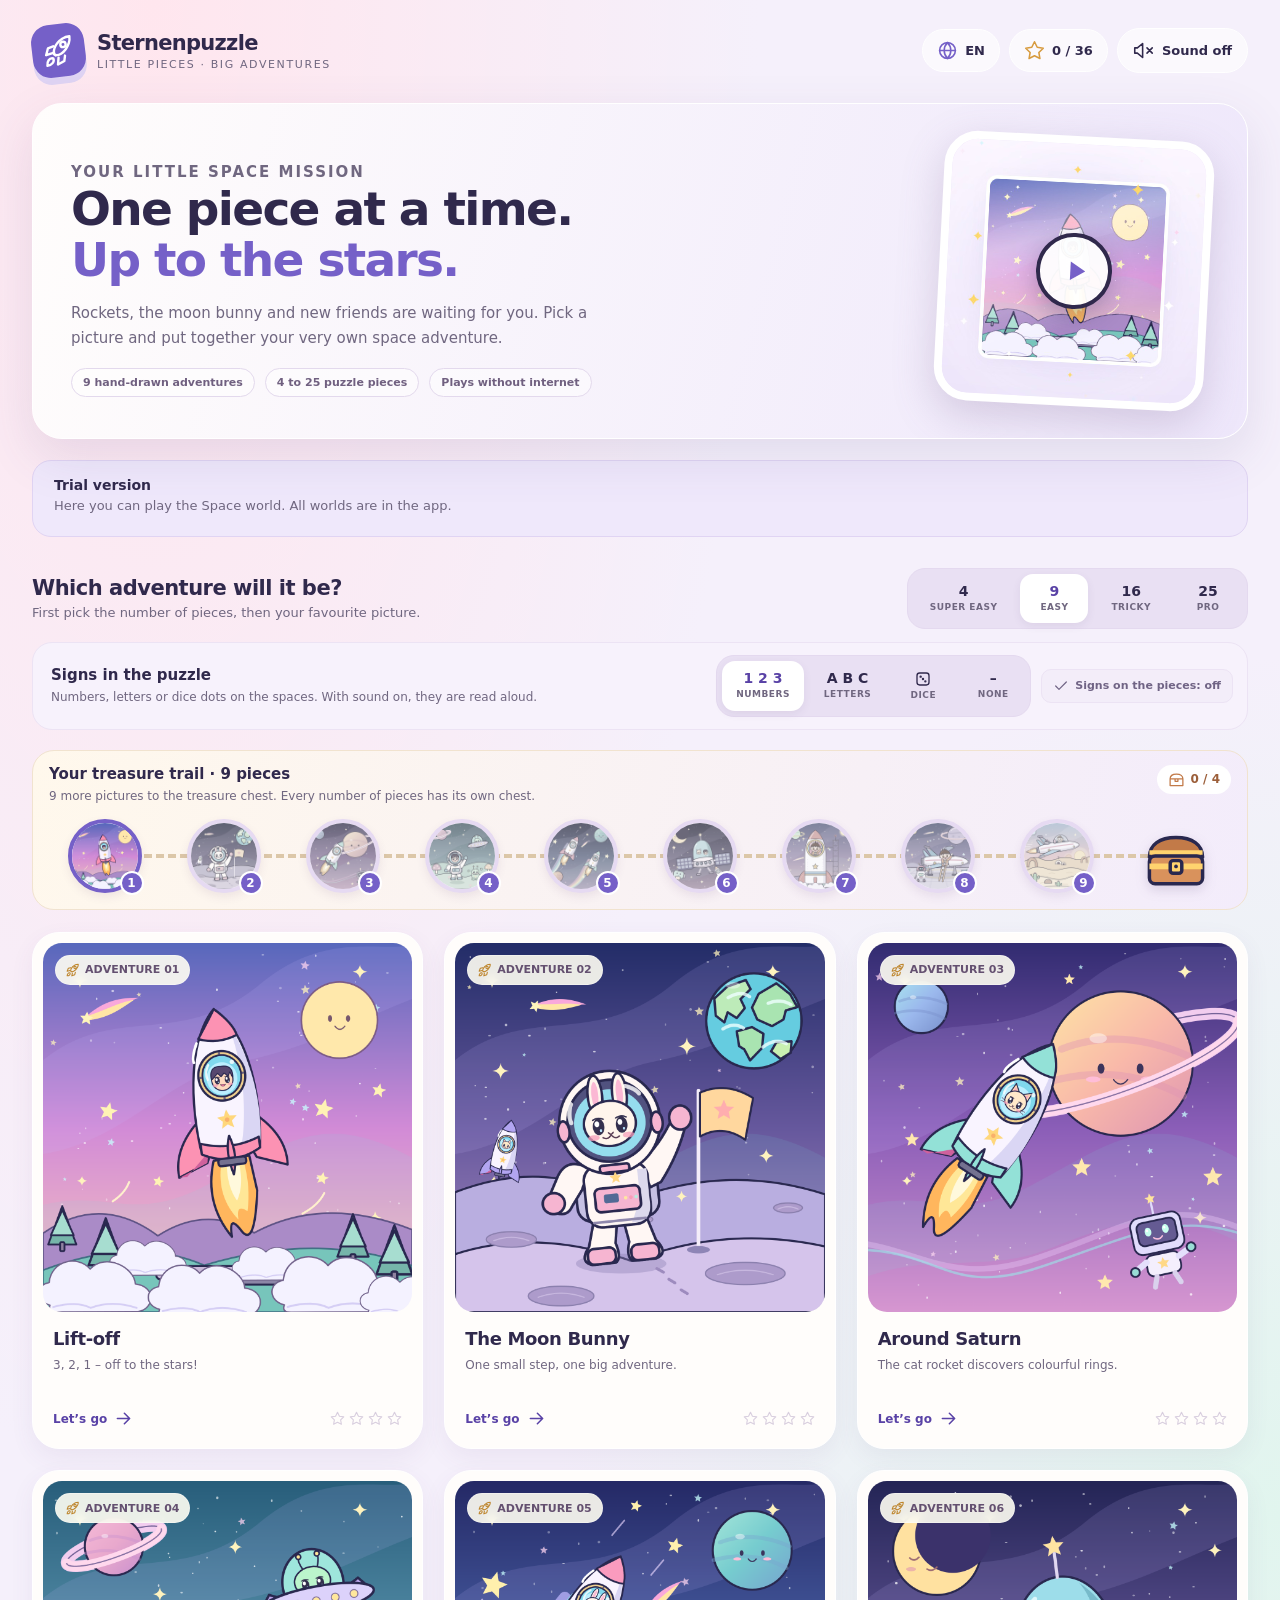
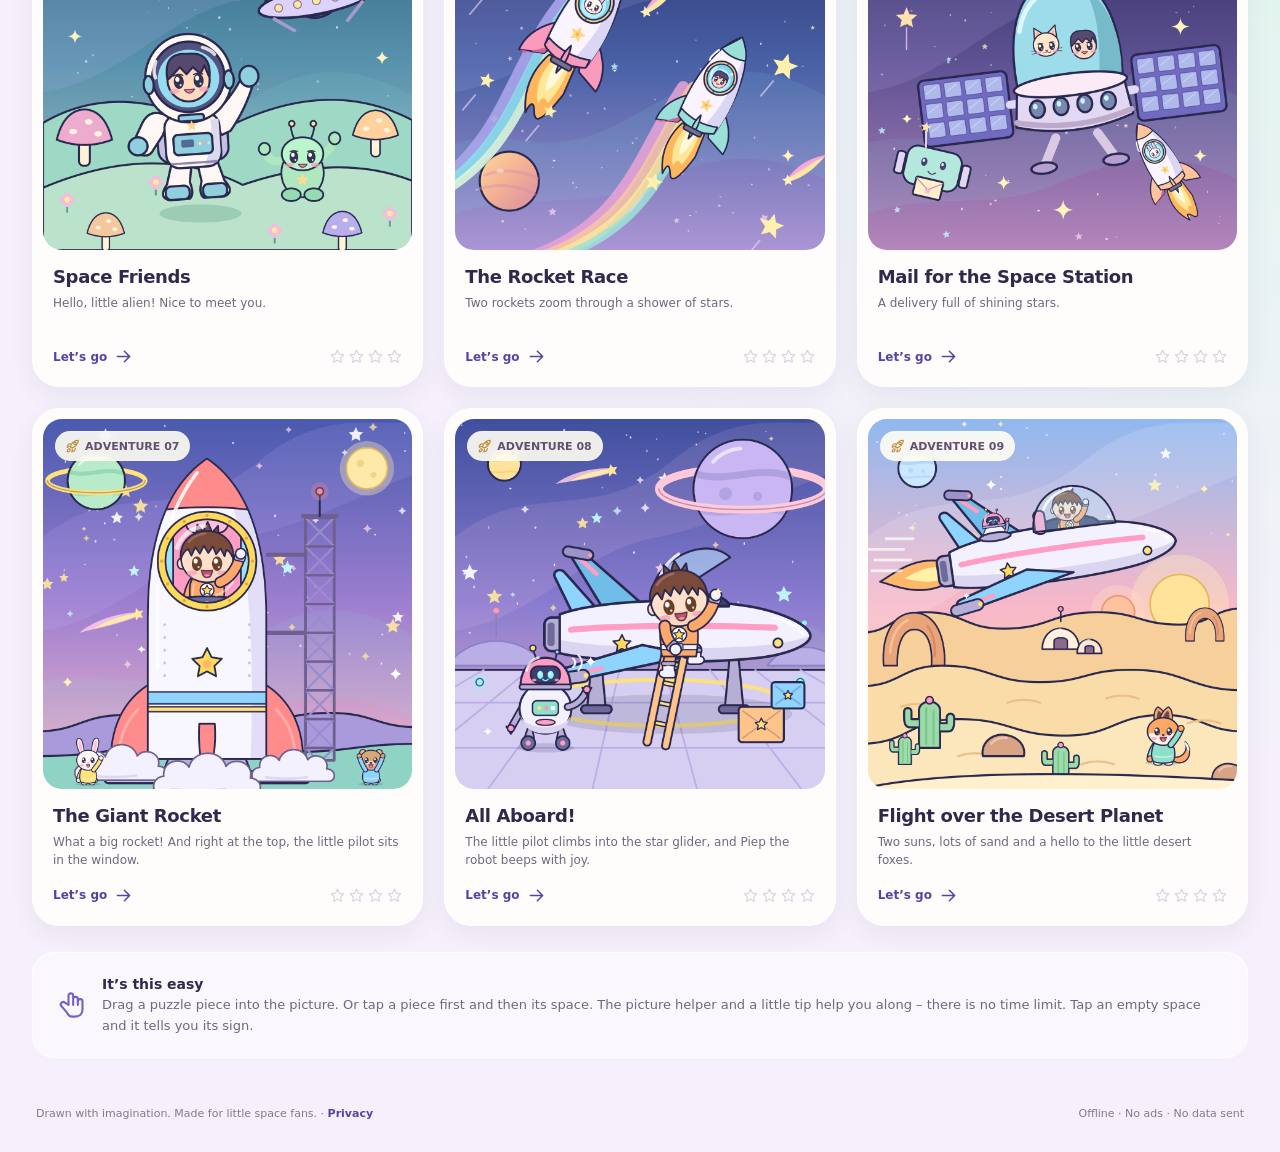
==== commit f96a845a: "Probierversion aus c38749a" ====
--- a/index.html
+++ b/index.html
@@ -84,7 +84,7 @@
 <dialog id="unlockDialog" aria-labelledby="unlockTitle"><div class="dialog-top"><h2 id="unlockTitle" data-i18n="unlockTitle">Alle Welten freischalten</h2><button class="close" id="closeUnlock" type="button" aria-label="Abbrechen" data-i18n-aria="cancel"><svg class="icon" aria-hidden="true"><use href="#i-close"/></svg></button></div><div id="unlockGate"><p class="dialog-note" data-i18n="gateNote">Für Eltern: Bitte löse die Aufgabe, um weiterzumachen.</p><label class="gate"><span id="gateQuestion"></span><input id="gateAnswer" type="text" inputmode="numeric" autocomplete="off" maxlength="3"></label><p class="gate-error" id="gateError" role="alert" hidden data-i18n="gateWrong">Das stimmt leider nicht. Neue Aufgabe:</p><div class="dialog-actions"><button class="tool" id="cancelUnlock" type="button" data-i18n="cancel">Abbrechen</button><button class="tool primary" id="gateOk" type="button" data-i18n="gateContinue">Weiter</button></div></div><div id="unlockShop" hidden><p class="dialog-note" id="unlockNote"></p><p class="unlock-status" id="unlockStatus" role="status"></p><div class="dialog-actions"><button class="tool" id="restoreBtn" type="button" data-i18n="restore">Käufe wiederherstellen</button><button class="tool primary" id="buyBtn" type="button"></button></div></div></dialog>
 <div class="confetti-container" id="confetti" aria-hidden="true"></div>
 <script>const THEMES = [{"id":"weltraum","title":"Weltraum","eyebrow":"Deine kleine Weltraummission","highlight":"Bis zu den Sternen.","text":"Raketen, Mondhäschen und neue Freunde warten auf dich. Wähle ein Bild und setze dein eigenes Weltraumabenteuer zusammen.","hero":"01_raketenstart","icon":"rocket"}];
-const ASSETS = [{"theme":"weltraum","id":"01_raketenstart","title":"Raketenstart","description":"3, 2, 1 – ab zu den Sternen!","alt":"Eine rosafarbene Rakete mit lächelndem Kind startet über einer bunten Landschaft mit Wolken und Sternen.","src":"bilder/01_raketenstart.png"},{"theme":"weltraum","id":"02_mondhaeschen","title":"Das Mondhäschen","description":"Ein kleiner Schritt, ein großes Abenteuer.","alt":"Ein Häschen im Raumanzug winkt auf dem Mond. Daneben steht eine Sternenflagge, am Himmel leuchtet die Erde.","src":"bilder/02_mondhaeschen.png"},{"theme":"weltraum","id":"03_ringplanet","title":"Rund um Saturn","description":"Die Katzenrakete entdeckt bunte Ringe.","alt":"Eine mintfarbene Katzenrakete fliegt vor einem großen pastellfarbenen Ringplaneten und einem kleinen Roboter.","src":"bilder/03_ringplanet.png"},{"theme":"weltraum","id":"04_weltraumfreunde","title":"Weltraumfreunde","description":"Hallo, kleiner Alien! Schön, dich zu treffen.","alt":"Ein Kind im Raumanzug und ein freundlicher grüner Alien treffen sich zwischen bunten Pilzen. Über ihnen schwebt ein UFO.","src":"bilder/04_weltraumfreunde.png"},{"theme":"weltraum","id":"05_raketenrennen","title":"Das Raketenrennen","description":"Zwei Raketen sausen durch den Sternenregen.","alt":"Eine rosa und eine mintfarbene Rakete fliegen mit bunten Regenbogenspuren durch einen Himmel voller Sterne.","src":"bilder/05_raketenrennen.png"},{"theme":"weltraum","id":"06_sternenpost","title":"Post für die Raumstation","description":"Eine Lieferung voller leuchtender Sterne.","alt":"Eine gemütliche Raumstation mit Katzenpilot und Kind empfängt eine kleine Rakete. Ein Halbmond und ein Postroboter begleiten sie.","src":"bilder/06_sternenpost.png"}];</script>
+const ASSETS = [{"theme":"weltraum","id":"01_raketenstart","title":"Raketenstart","description":"3, 2, 1 – ab zu den Sternen!","alt":"Eine rosafarbene Rakete mit lächelndem Kind startet über einer bunten Landschaft mit Wolken und Sternen.","src":"bilder/01_raketenstart.png"},{"theme":"weltraum","id":"02_mondhaeschen","title":"Das Mondhäschen","description":"Ein kleiner Schritt, ein großes Abenteuer.","alt":"Ein Häschen im Raumanzug winkt auf dem Mond. Daneben steht eine Sternenflagge, am Himmel leuchtet die Erde.","src":"bilder/02_mondhaeschen.png"},{"theme":"weltraum","id":"03_ringplanet","title":"Rund um Saturn","description":"Die Katzenrakete entdeckt bunte Ringe.","alt":"Eine mintfarbene Katzenrakete fliegt vor einem großen pastellfarbenen Ringplaneten und einem kleinen Roboter.","src":"bilder/03_ringplanet.png"},{"theme":"weltraum","id":"04_weltraumfreunde","title":"Weltraumfreunde","description":"Hallo, kleiner Alien! Schön, dich zu treffen.","alt":"Ein Kind im Raumanzug und ein freundlicher grüner Alien treffen sich zwischen bunten Pilzen. Über ihnen schwebt ein UFO.","src":"bilder/04_weltraumfreunde.png"},{"theme":"weltraum","id":"05_raketenrennen","title":"Das Raketenrennen","description":"Zwei Raketen sausen durch den Sternenregen.","alt":"Eine rosa und eine mintfarbene Rakete fliegen mit bunten Regenbogenspuren durch einen Himmel voller Sterne.","src":"bilder/05_raketenrennen.png"},{"theme":"weltraum","id":"06_sternenpost","title":"Post für die Raumstation","description":"Eine Lieferung voller leuchtender Sterne.","alt":"Eine gemütliche Raumstation mit Katzenpilot und Kind empfängt eine kleine Rakete. Ein Halbmond und ein Postroboter begleiten sie.","src":"bilder/06_sternenpost.png"},{"theme":"weltraum","id":"37_riesenrakete","title":"Die Riesenrakete","description":"So eine große Rakete! Und ganz oben im Fenster sitzt der kleine Pilot.","alt":"Eine riesige weiße Rakete mit roter Spitze steht startbereit am Turm. Im großen runden Fenster sitzt ein kleiner Junge mit braunen Haaren und braunen Augen und winkt. Unten winken ein Häschen und ein Bärchen, die neben der Rakete ganz klein aussehen.","src":"bilder/37_riesenrakete.png"},{"theme":"weltraum","id":"38_sternenflitzer","title":"Einsteigen bitte!","description":"Der kleine Pilot klettert in den Sternenflitzer, und Roboter Piep piept vor Freude.","alt":"Ein Junge mit braunen Haaren im orangefarbenen Fliegeranzug klettert eine Leiter zum offenen Cockpit eines weißen Sternenflitzers mit blauen Flügeln hinauf, dreht sich um, lächelt und winkt. Davor steht der kleine runde Roboter Piep mit rosa Kuppelkopf und winkt ebenfalls. Am Himmel leuchten ein großer Planet und viele Sterne.","src":"bilder/38_sternenflitzer.png"},{"theme":"weltraum","id":"39_wuestenplanet","title":"Flug über den Wüstenplaneten","description":"Zwei Sonnen, viel Sand und ein Gruß an die kleinen Wüstenfüchse.","alt":"Der Sternenflitzer fliegt mit leuchtendem Antrieb über einen Wüstenplaneten mit zwei Sonnen, Sanddünen, Felsbögen und runden Kuppelhäusern. Im Cockpit winkt der Junge mit den braunen Haaren, hinter ihm schaut Roboter Piep aus seiner Luke. Unten auf einer Düne winkt ein kleiner Wüstenfuchs zurück.","src":"bilder/39_wuestenplanet.png"}];</script>
 <script src="sprachen.js"></script>
 <script src="app.js"></script>
 </body>
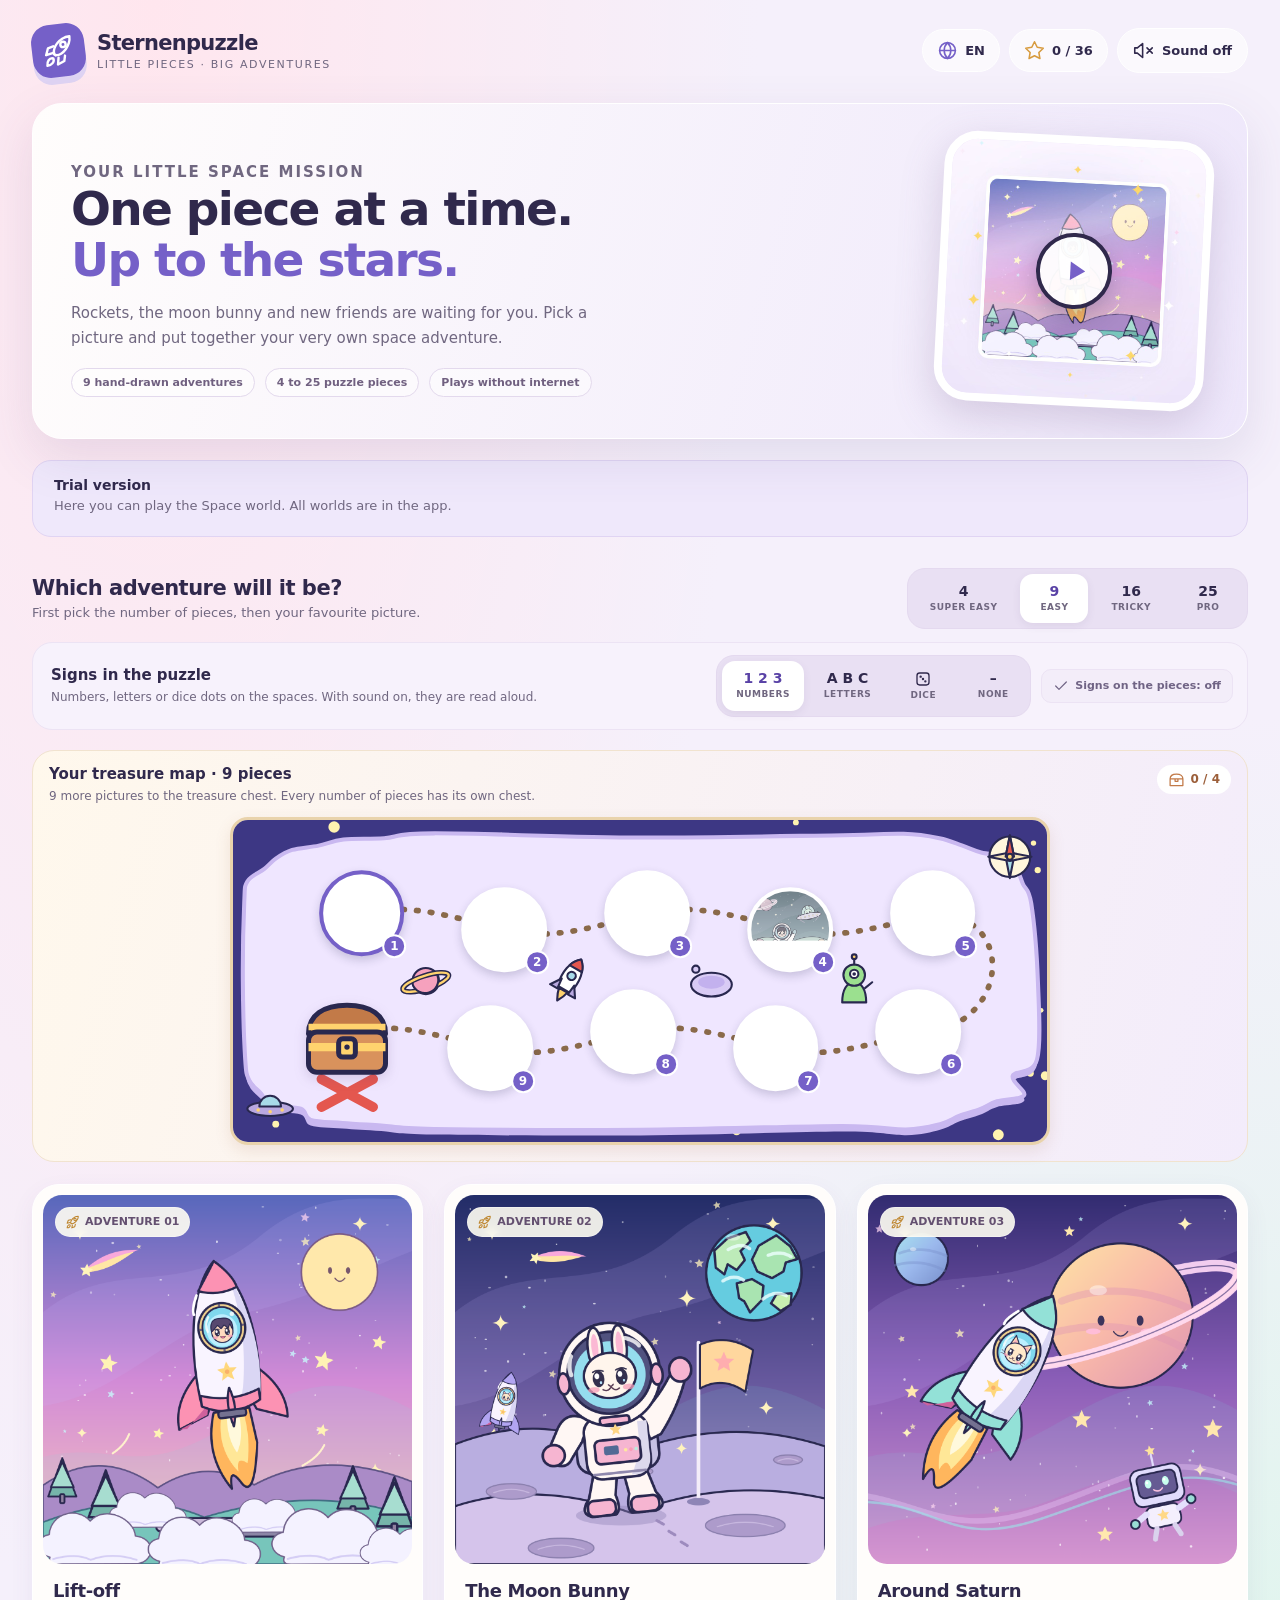
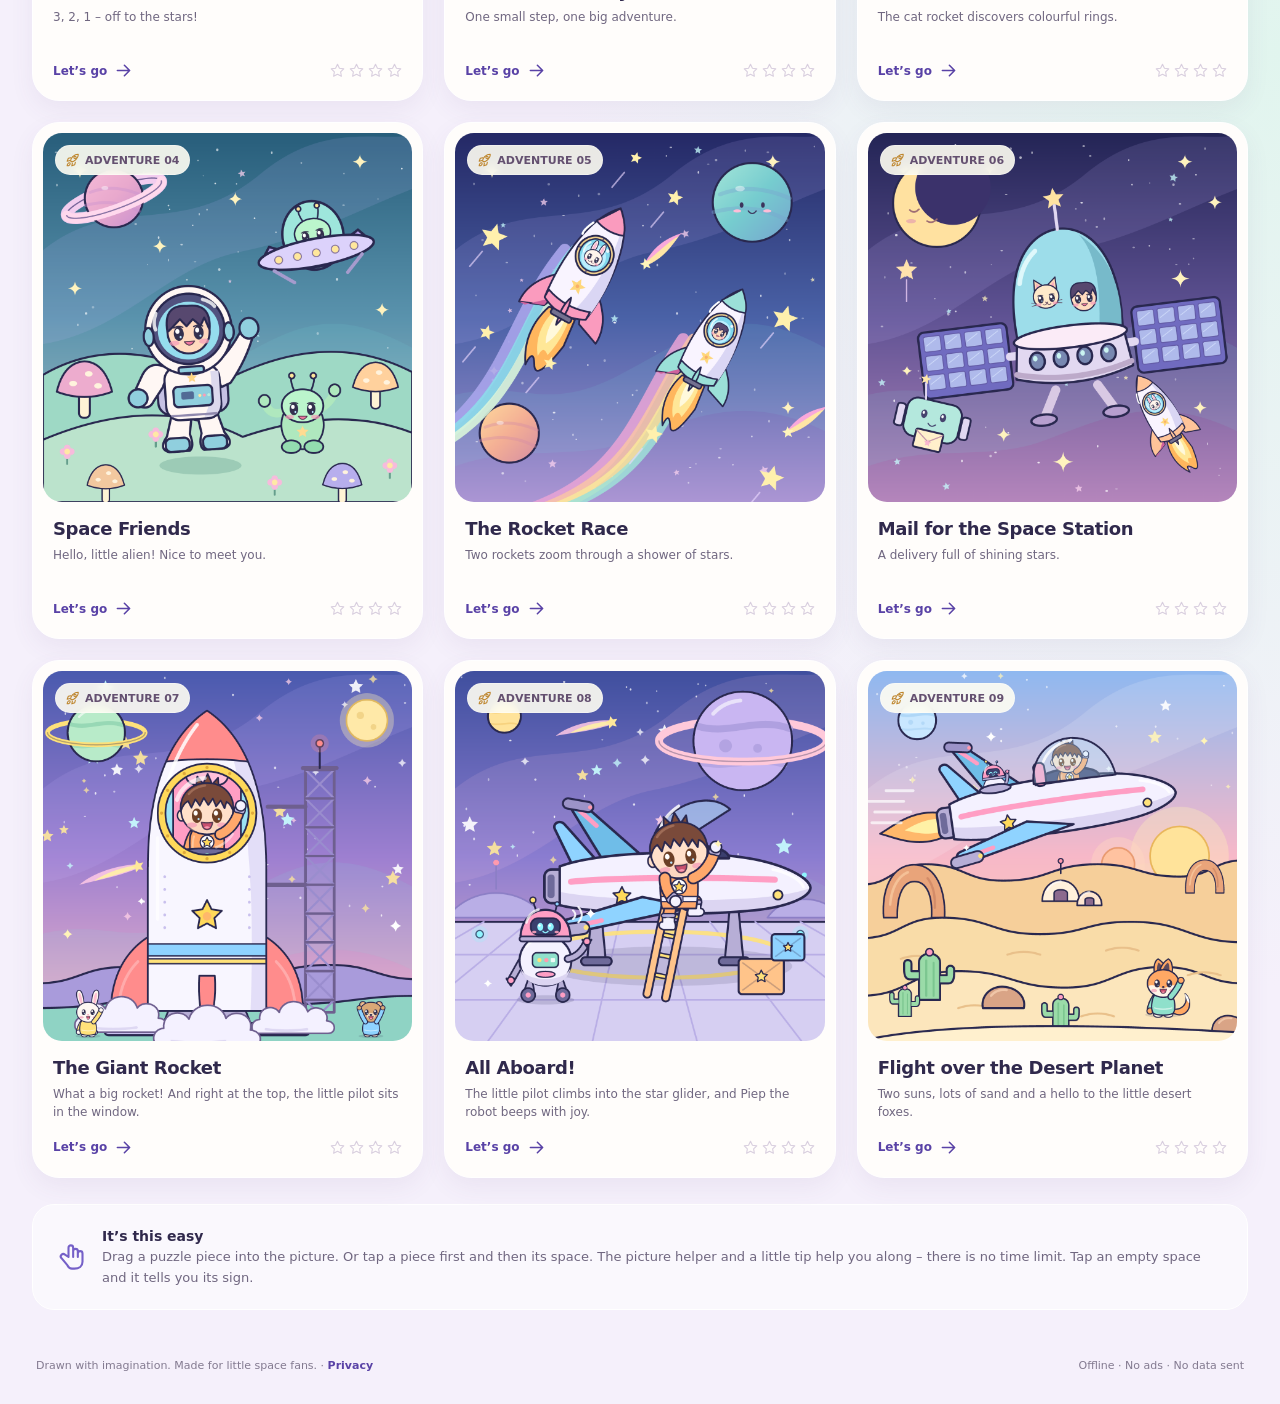
==== commit 0948d11b: "Probierversion aus dcec456" ====
--- a/index.html
+++ b/index.html
@@ -4,7 +4,7 @@
 <meta charset="utf-8">
 <meta name="viewport" content="width=device-width, initial-scale=1, viewport-fit=cover">
 <meta name="theme-color" content="#7560c8">
-<meta name="description" content="Liebevoll gezeichnete Puzzles für Kinder: Weltraum, Dinos, Rettungs-Hunde, Eiszauber, Piraten und Superhelden. Zahlen und Buchstaben lernen, Schatzrouten entdecken, offline spielen, mit echten Puzzleteilen, Touch-Bedienung und vier Schwierigkeitsstufen.">
+<meta name="description" content="Liebevoll gezeichnete Puzzles für Kinder: Weltraum, Dinos, Rettungs-Hunde, Eiszauber, Piraten und Superhelden. Zahlen und Buchstaben lernen, Schatzkarten entdecken, offline spielen, mit echten Puzzleteilen, Touch-Bedienung und vier Schwierigkeitsstufen.">
 <meta name="mobile-web-app-capable" content="yes">
 <meta name="apple-mobile-web-app-capable" content="yes">
 <meta name="apple-mobile-web-app-title" content="Sternenpuzzle">
@@ -60,7 +60,7 @@
 <div class="learn-row"><div class="learn-copy"><h3 data-i18n="learnTitle">Zeichen im Puzzle</h3><p data-i18n="learnText">Zahlen, Buchstaben oder Würfelpunkte auf den Plätzen. Mit Ton werden sie vorgelesen.</p></div><div class="learn-controls"><div class="difficulty modes" role="group" aria-label="Zeichen auf den Plätzen im Puzzle" data-i18n-aria="modesAria">
 <button class="mode" data-mode="zahlen" type="button" aria-pressed="true">1 2 3 <small data-i18n="modeNumbers">ZAHLEN</small></button><button class="mode" data-mode="buchstaben" type="button" aria-pressed="false"><span id="lettersSample">A B C</span> <small data-i18n="modeLetters">BUCHSTABEN</small></button><button class="mode" data-mode="wuerfel" type="button" aria-pressed="false"><svg class="icon" aria-hidden="true"><use href="#i-dice"/></svg><small data-i18n="modeDice">WÜRFEL</small></button><button class="mode" data-mode="aus" type="button" aria-pressed="false">– <small data-i18n="modeOff">OHNE</small></button>
 </div><button class="help-toggle" id="pieceLabelsBtn" type="button" aria-pressed="false"><svg class="icon" aria-hidden="true"><use href="#i-check"/></svg><span id="pieceLabelsText">Zeichen auf den Teilen: aus</span></button></div><p class="mode-note" id="modeNote" data-i18n="modeNote" hidden>Würfelpunkte gibt es bis 9 Teile. Bei mehr Teilen stehen Zahlen im Bild.</p></div>
-<section class="route" id="route" aria-labelledby="routeTitle"><div class="route-head"><div><h3 id="routeTitle" data-i18n="routeHeading">Deine Schatzroute</h3><p id="routeText"></p></div><span class="route-chests" id="routeChests"></span></div><ol class="route-path" id="routePath"></ol></section>
+<section class="route" id="route" aria-labelledby="routeTitle"><div class="route-head"><div><h3 id="routeTitle" data-i18n="routeHeading">Deine Schatzkarte</h3><p id="routeText"></p></div><span class="route-chests" id="routeChests"></span></div><div class="route-map" id="routeMap"><div class="map-art-wrap" id="routeArt"></div><ol class="route-path" id="routePath"></ol></div></section>
 <div class="gallery" id="gallery"></div>
 <div class="howto"><svg class="icon" aria-hidden="true"><use href="#i-hand"/></svg><p data-i18n-html="howtoHtml"><strong>So einfach geht’s</strong>Zieh ein Puzzleteil in das Bild. Oder tippe zuerst auf ein Teil und dann auf seinen Platz. Die Bildhilfe und ein kleiner Tipp helfen dir weiter – ganz ohne Zeitlimit. Tippst du auf einen freien Platz, verrät er dir sein Zeichen.</p></div>
 </section>
@@ -68,7 +68,7 @@
 <div class="game-heading"><div class="game-title-group"><button class="back" id="backBtn" type="button" aria-label="Zurück zur Motivauswahl" data-i18n-aria="backAria"><svg class="icon" aria-hidden="true"><use href="#i-back"/></svg></button><div><h1 id="gameTitle">Raketenstart</h1><p class="game-subtitle" id="gameSubtitle">9 Teile · Du schaffst das!</p></div></div><div class="game-meta"><div class="meta-item"><strong id="timeStat">0:00</strong><span data-i18n="time">Zeit</span></div><div class="meta-item moves"><strong id="movesStat">0</strong><span data-i18n="moves">Züge</span></div></div></div>
 <div class="game-layout">
 <div class="board-panel"><div class="panel-top"><h2 data-i18n="boardTitle">Hier entsteht dein Bild</h2><button class="help-toggle" id="helpBtn" type="button" aria-pressed="true"><svg class="icon" aria-hidden="true"><use href="#i-image"/></svg><span id="helpLabel">Bildhilfe an</span></button></div>
-<div class="board-wrap" id="board"><img class="reference" id="referenceImg" alt="" aria-hidden="true"><canvas class="board-canvas" id="boardCanvas" width="1200" height="1200" aria-hidden="true"></canvas><div class="slots" id="slots" role="group" aria-label="Plätze für die Puzzleteile" data-i18n-aria="slotsAria"></div></div>
+<div class="board-fit"><div class="board-wrap" id="board"><img class="reference" id="referenceImg" alt="" aria-hidden="true"><canvas class="board-canvas" id="boardCanvas" width="1200" height="1200" aria-hidden="true"></canvas><div class="slots" id="slots" role="group" aria-label="Plätze für die Puzzleteile" data-i18n-aria="slotsAria"></div></div></div>
 <div class="progress-row"><div class="progress-track" id="progressTrack" role="progressbar" aria-label="Puzzle-Fortschritt" data-i18n-aria="progressAria" aria-valuemin="0" aria-valuemax="9" aria-valuenow="0"><div class="progress-bar" id="progressBar"></div></div><span class="progress-label" id="progressLabel">0 / 9 Teile</span></div>
 <div class="board-tools"><button class="tool primary" id="hintBtn" type="button"><svg class="icon" aria-hidden="true"><use href="#i-wand"/></svg><span data-i18n="hint">Kleiner Tipp</span></button><button class="tool" id="previewBtn" type="button"><svg class="icon" aria-hidden="true"><use href="#i-image"/></svg><span data-i18n="preview">Bild anschauen</span></button><button class="tool" id="restartBtn" type="button"><svg class="icon" aria-hidden="true"><use href="#i-reset"/></svg><span data-i18n="restart">Neu starten</span></button></div>
 </div>
--- a/style.css
+++ b/style.css
@@ -50,23 +50,51 @@
 .route-head h3{margin:0;font-size:15px}.route-head p{margin:4px 0 0;font-size:12px;line-height:1.5;color:var(--muted)}
 .route-chests{display:inline-flex;align-items:center;gap:6px;padding:6px 11px;border-radius:999px;background:#fff;font-size:12px;font-weight:900;color:#9C5F3A;white-space:nowrap}
 .route-chests .icon{width:17px;height:17px;color:#C27A48}
-.route-path{position:relative;list-style:none;margin:14px 0 0;padding:0;display:grid;grid-template-columns:repeat(var(--count),minmax(0,1fr));gap:8px;align-items:center}
-.route-path::before{content:"";position:absolute;left:6%;right:6%;top:50%;border-top:4px dashed #dcc7a8;transform:translateY(-50%)}
-.route-path li{position:relative;display:grid;place-items:center}
-.station{position:relative;width:100%;max-width:74px;aspect-ratio:1;padding:0;border-radius:50%;background:#fff;border:4px solid #e6daf2;box-shadow:0 4px 10px #5d437918}
+.route-map{position:relative;margin:12px auto 0;max-width:820px;border-radius:18px;overflow:hidden;border:3px solid #e9d3ac;box-shadow:inset 0 0 0 3px #fff6e4,0 6px 16px #9c5f3a22}
+.map-art-wrap,.map-art{position:absolute;inset:0;width:100%;height:100%;display:block}
+.map-trail{fill:none;stroke:#8a6a4a;stroke-width:7;stroke-dasharray:2 15;stroke-linecap:round}
+.map-trail.walked{stroke:#e3a83a;stroke-width:11;stroke-dasharray:22 12}
+.route-path{position:absolute;inset:0;list-style:none;margin:0;padding:0}
+.route-path li{position:absolute;display:grid;place-items:center;transform:translate(-50%,-50%)}
+.station{position:relative;width:100%;aspect-ratio:1;padding:0;border-radius:50%;background:#fff;border:4px solid #fff;box-shadow:0 4px 10px #29284f33}
 .station img{display:block;width:100%;height:100%;border-radius:50%;object-fit:cover;filter:grayscale(.6) opacity(.75)}
 .station.done{border-color:#ffd36e}.station.done img,.station.next img{filter:none}
 .station.next{border-color:var(--purple);animation:station-pulse 1.3s ease-in-out infinite alternate}
 .station-badge{position:absolute;right:-6px;bottom:-6px;min-width:24px;height:24px;padding:0 5px;border-radius:12px;display:grid;place-items:center;background:var(--purple);color:#fff;font-size:12px;font-weight:900;border:2px solid #fff}
 .station.done .station-badge{background:#e3a83a}.station-badge .icon{width:14px;height:14px;stroke-width:3}
-.route-goal span{display:block;width:100%;max-width:74px}
+.route-goal span{display:block;width:100%}
 .route-goal .chest{display:block;width:100%;height:auto;filter:drop-shadow(0 4px 6px #5d437930)}
 .route-goal.open .chest{animation:chest-glow 1.6s ease-in-out infinite alternate}
 @keyframes station-pulse{to{box-shadow:0 0 0 7px #7560c830}}
 @keyframes chest-glow{to{transform:scale(1.06)}}
 .win-star .chest{width:72px;height:72px}
-@media(max-width:450px){.route{padding:12px}.route-head{flex-direction:column;gap:8px}.route-path{gap:4px}.station{border-width:3px}.station-badge{min-width:20px;height:20px;font-size:10px;right:-4px;bottom:-4px;padding:0 3px}}
+@media(max-width:450px){.route{padding:12px}.route-head{flex-direction:column;gap:8px}.station{border-width:3px}.station-badge{min-width:20px;height:20px;font-size:10px;right:-4px;bottom:-4px;padding:0 3px}}
 /* Language picker: a small pill with the language code; the real select lies invisibly on top, so the device's own picker opens. */
 .lang{position:relative;display:flex;align-items:center;gap:7px;background:#fff9;border:1px solid #fff;border-radius:999px;padding:10px 14px;font-size:13px;font-weight:800;cursor:pointer}.lang .icon{color:var(--purple)}.lang select{position:absolute;inset:0;width:100%;height:100%;opacity:0;cursor:pointer;font-size:16px}.lang:focus-within{outline:3px solid #bd72a3;outline-offset:4px}
 @media(max-width:450px){.lang{padding:10px}.lang #langCode{display:none}.topbar{gap:8px}.brand-mark{flex-shrink:0}}
 @media(max-width:400px){.brand{gap:8px}.brand-mark{width:38px;height:38px;border-radius:12px}.brand-mark svg{width:24px;height:24px}.brand-name{font-size:15px}.pill{padding:9px}.top-actions{gap:5px}}
+/* Phone in portrait: picture and pieces share one screen, so a piece can go from the strip at the bottom straight into the picture without scrolling. The picture takes the room that is left; the strip holds one row and scrolls sideways. */
+@media(max-width:750px) and (orientation:portrait){
+/* The shell already keeps clear of the notch and home bar, so body drops its safe-area padding here and the puzzle screen cannot scroll or bounce. */
+body.playing{padding-top:0;padding-bottom:0;overflow:hidden}
+body.playing .shell{height:100vh;height:100dvh;display:flex;flex-direction:column;padding-top:max(10px,env(safe-area-inset-top));padding-bottom:max(8px,env(safe-area-inset-bottom))}
+body.playing .topbar{padding-bottom:8px}body.playing .brand-note,body.playing .footer{display:none}
+body.playing main,body.playing #gamePage{flex:1;min-height:0;display:flex;flex-direction:column}
+body.playing .game-heading{margin:0 0 8px;max-width:none;align-items:center}body.playing .game-heading h1{font-size:19px}body.playing .game-subtitle{margin-top:2px}body.playing .meta-item{padding:6px 12px;min-width:0}body.playing .meta-item strong{font-size:16px}
+body.playing .game-layout{flex:1;min-height:0;display:flex;flex-direction:column;gap:8px}
+body.playing .board-panel{flex:1;min-height:0;max-width:none;display:flex;flex-direction:column;padding:10px;border-radius:21px}
+body.playing .tray-panel{flex:none;max-width:none;padding:10px;border-radius:21px}
+body.playing .panel-top{margin-bottom:6px}body.playing .panel-top h2{font-size:14px}body.playing .help-toggle,body.playing .text-btn{padding-top:6px;padding-bottom:6px}
+body.playing .board-fit{flex:1;min-height:0;container-type:size;display:flex;align-items:center;justify-content:center}
+body.playing .board-wrap{width:min(100cqw,100cqh);margin:0}
+body.playing .progress-row{margin-top:8px}
+body.playing .board-tools{flex-wrap:nowrap;margin-top:8px;gap:6px}body.playing .tool{flex:1 1 0;min-width:0;padding:8px 6px;font-size:11px;line-height:1.15;text-align:left}body.playing .tool svg{flex:none}
+body.playing .tray-intro{display:none}
+body.playing .tray,body.playing .tray[data-count]{--piece:76px;display:grid;grid-auto-flow:column;grid-template-columns:none;grid-template-rows:var(--piece);grid-auto-columns:var(--piece);gap:6px;max-height:none;overflow-x:auto;overflow-y:hidden;overscroll-behavior-x:contain;padding:2px 2px 8px}
+body.playing .status{margin-top:6px;padding:7px 12px;min-height:0;font-size:12px;line-height:1.35}
+}
+/* Short phones: a bit smaller pieces and less spacing, so the picture stays big enough to aim at. */
+@media(max-width:750px) and (orientation:portrait) and (max-height:800px){
+body.playing .tray,body.playing .tray[data-count]{--piece:72px}
+body.playing .topbar{padding-bottom:4px}body.playing .brand-mark{width:34px;height:34px}body.playing .game-subtitle{display:none}body.playing .progress-row{margin-top:6px}body.playing .board-tools{margin-top:6px}
+}
